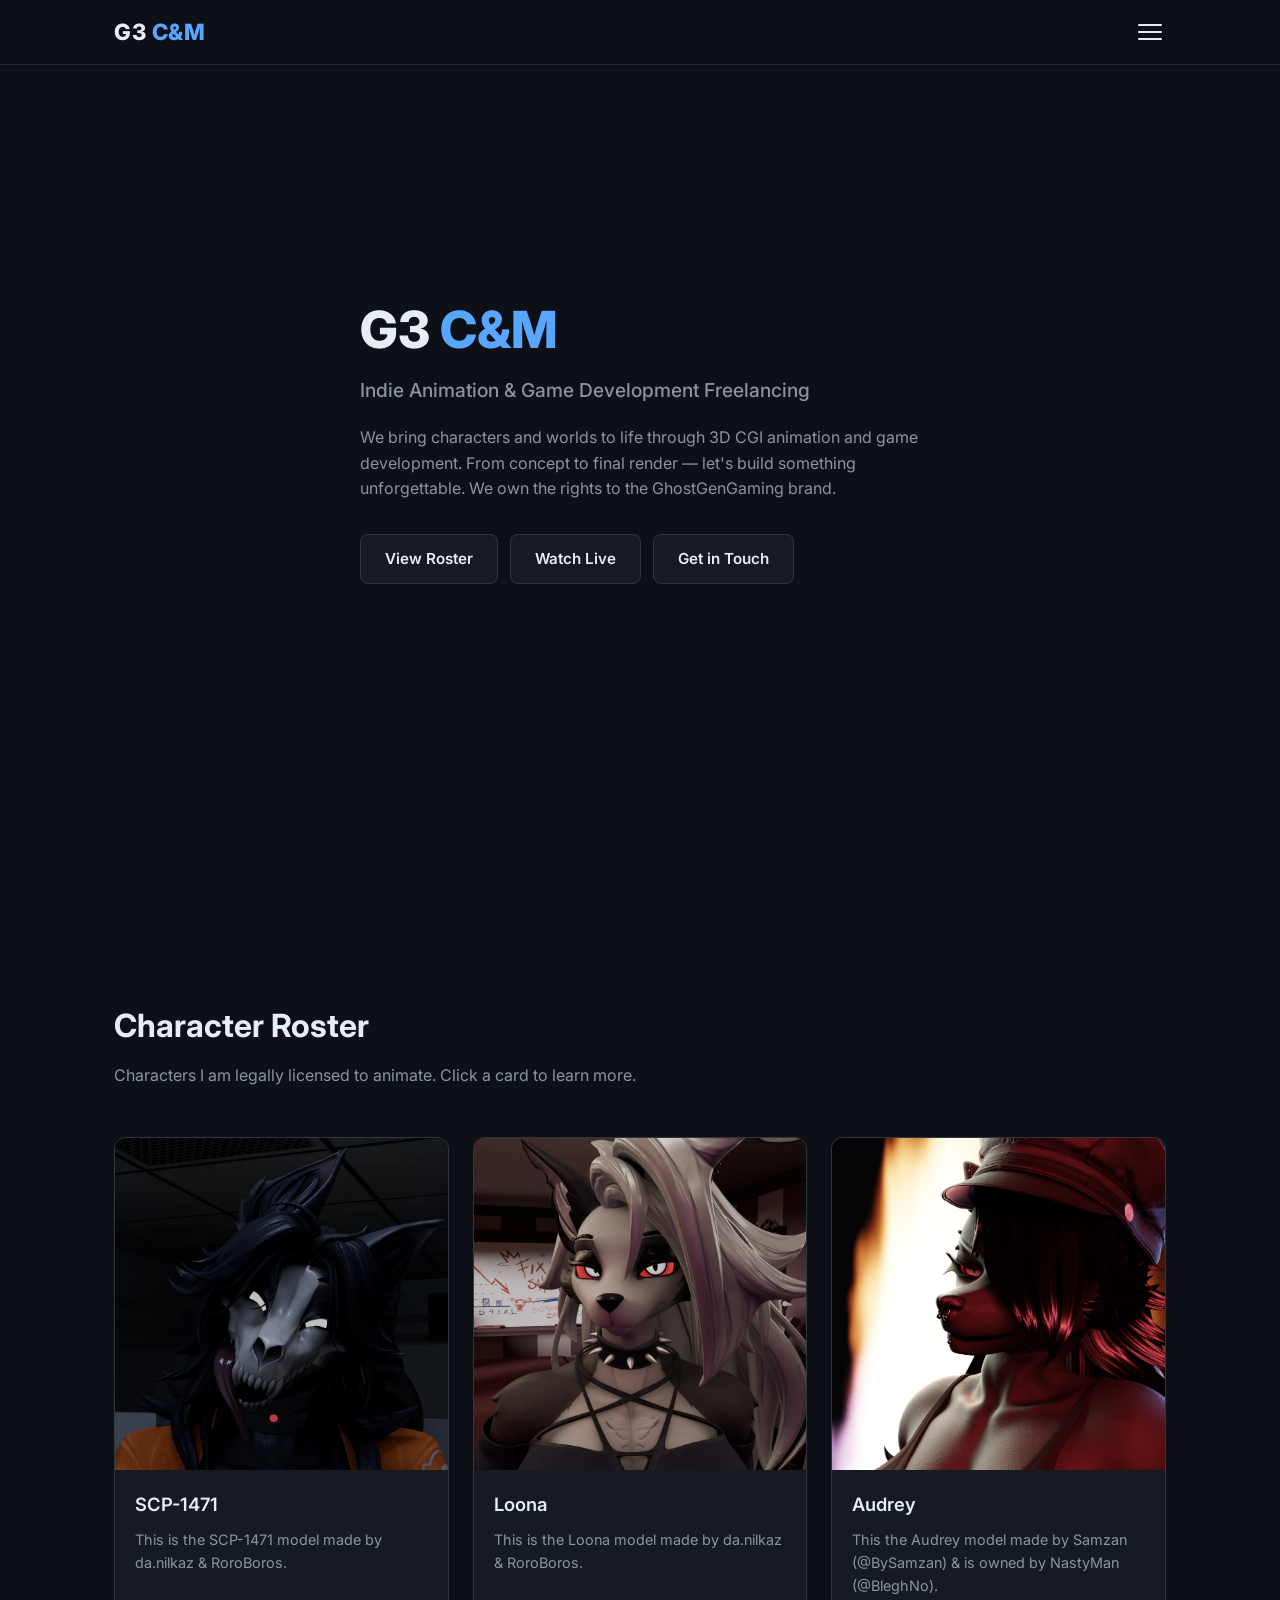
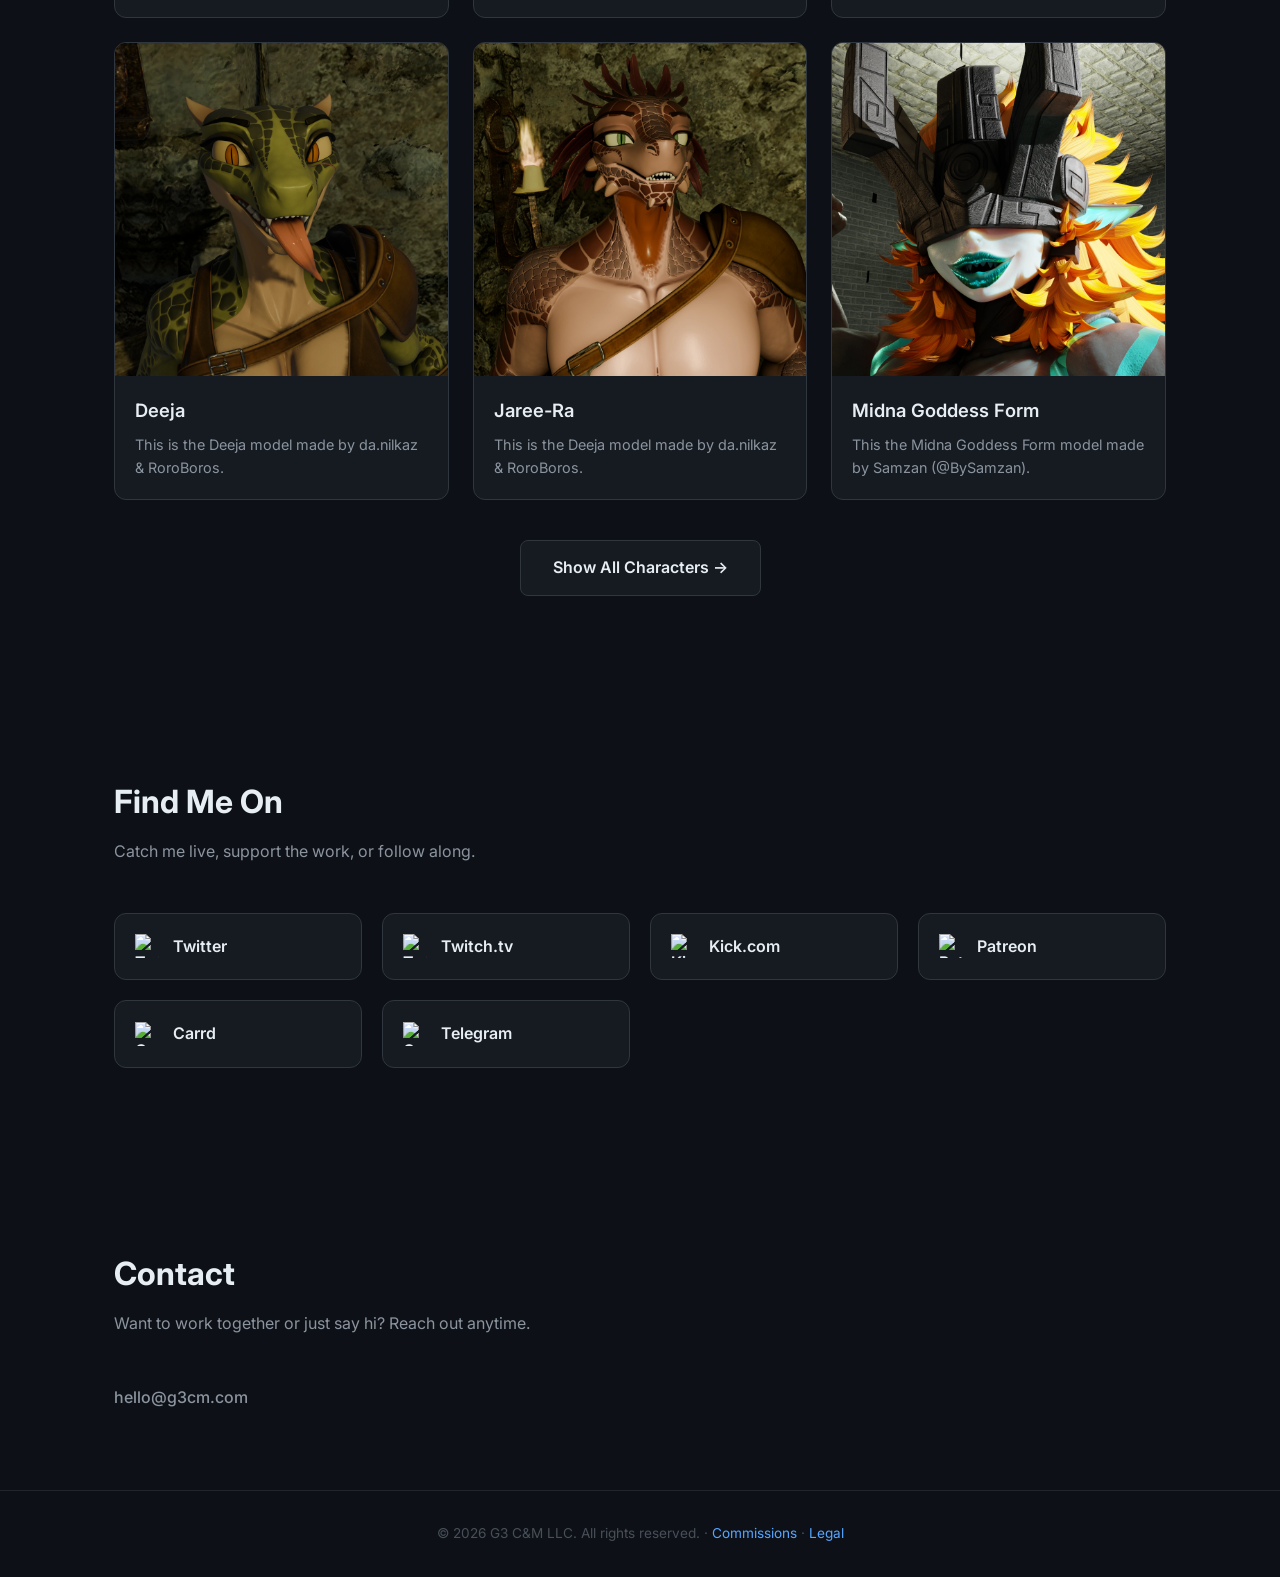
==== index.html @ c3b9b21c "> Gemini 2.5 generated this response due to high traffic on Gemini 3 Here is a concise commit messag" ====
<!DOCTYPE html>
<html lang="en">
<head>
    <meta charset="UTF-8">
    <meta name="viewport" content="width=device-width, initial-scale=1.0">
    <title>G3 C&M — Indie Animation & Game Dev</title>
    <link rel="preconnect" href="https://fonts.googleapis.com">
    <link rel="preconnect" href="https://fonts.gstatic.com" crossorigin>
    <link href="https://fonts.googleapis.com/css2?family=Inter:wght@400;500;600;700;800&display=swap" rel="stylesheet">
    <link rel="stylesheet" href="html/css/index.css">
</head>
<body>

<header>
    <div class="container header-inner">
        <div class="logo">G3 <span>C&amp;M</span></div>
        <button class="hamburger" id="hamburger" aria-label="Toggle navigation menu">
            <span></span>
            <span></span>
            <span></span>
        </button>
    </div>
</header>

<div class="nav-overlay" id="navOverlay"></div>
<nav class="nav-panel" id="navPanel">
    <a href="#home" class="nav-link">Home</a>
    <a href="html/charactersPage.html" class="nav-link">Roster</a>
    <a href="#streams" class="nav-link">Streams</a>
    <a href="#contact" class="nav-link">Contact</a>
    <a href="html/commissions.html" class="nav-link">Commissions</a>
    <a href="html/legal.html" class="nav-link">Legal</a>
</nav>

<main>
    <section id="home">
        <div class="container hero-content">
            <h1>G3 <span>C&amp;M</span></h1>
            <p class="tagline">Indie Animation &amp; Game Development Freelancing</p>
            <p>
                We bring characters and worlds to life through 3D CGI animation and game development.
                From concept to final render — let's build something unforgettable.
                We own the rights to the GhostGenGaming brand.
            </p>
            <div class="hero-links">
                <a href="#roster">View Roster</a>
                <a href="#streams">Watch Live</a>
                <a href="#contact">Get in Touch</a>
            </div>
        </div>
    </section>

    <section id="roster">
        <div class="container">
            <h2 class="section-title">Character Roster</h2>
            <p class="section-sub">
                Characters I am legally licensed to animate. Click a card to learn more.
            </p>
            <div class="roster-grid">
                <div class="character-card">
                    <img class="char-img" src="html/images/char/mal0CharPic1.webp" alt="SCP-1471">
                    <div class="card-body">
                        <h3>SCP-1471</h3>
                        <p>This is the SCP-1471 model made by da.nilkaz & RoroBoros.</p>
                    </div>
                </div>
                <div class="character-card">
                    <img class="char-img" src="html/images/char/loonaCharPic1.webp" alt="Loona">
                    <div class="card-body">
                        <h3>Loona</h3>
                        <p>This is the Loona model made by da.nilkaz & RoroBoros.</p>
                    </div>
                </div>
                <div class="character-card">
                    <img class="char-img" src="html/images/char/audreyCharPic1.webp" alt="Audrey">
                    <div class="card-body">
                        <h3>Audrey</h3>
                        <p>This the Audrey model made by Samzan (@BySamzan) & is owned by NastyMan (@BleghNo).</p>
                    </div>
                </div>
                <div class="character-card">
                    <img class="char-img" src="html/images/char/deejaCharPic1.webp" alt="Deeja">
                    <div class="card-body">
                        <h3>Deeja</h3>
                        <p>This is the Deeja model made by da.nilkaz & RoroBoros.</p>
                    </div>
                </div>
                <div class="character-card">
                    <img class="char-img" src="html/images/char/jaree-raCharPic1.webp" alt="Jaree-Ra">
                    <div class="card-body">
                        <h3>Jaree-Ra</h3>
                        <p>This is the Deeja model made by da.nilkaz & RoroBoros.</p>
                    </div>
                </div>
                <div class="character-card">
                    <img class="char-img" src="html/images/char/midnaGoddessFormCharPic1.webp" alt="Midna Goddess Form">
                    <div class="card-body">
                        <h3>Midna Goddess Form</h3>
                        <p>This the Midna Goddess Form model made by Samzan (@BySamzan).</p>
                    </div>
                </div>
            </div>
            <div class="show-more-wrapper">
                <a href="html/charactersPage.html" class="show-more-btn">Show All Characters →</a>
            </div>
        </div>
    </section>

    <section id="streams">
        <div class="container">
            <h2 class="section-title">Find Me On</h2>
            <p class="section-sub">
                Catch me live, support the work, or follow along.
            </p>
            <div class="streams-grid">
                <a href="https://x.com/GhostGenGaming" class="stream-card" target="_blank" rel="noopener">
                    <img class="stream-icon" src="https://cdn.simpleicons.org/X/58a6ff" alt="Twitch">
                    <span>Twitter</span>
                </a>
                <a href="https://www.twitch.tv/ghostgengaming/" class="stream-card" target="_blank" rel="noopener">
                    <img class="stream-icon" src="https://cdn.simpleicons.org/twitch/58a6ff" alt="Twitch">
                    <span>Twitch.tv</span>
                </a>
                <a href="https://kick.com/ghostgengaming" class="stream-card" target="_blank" rel="noopener">
                    <img class="stream-icon" src="https://cdn.simpleicons.org/kick/58a6ff" alt="Kick">
                    <span>Kick.com</span>
                </a>
                <a href="https://www.patreon.com/c/GhostGenGaming" class="stream-card" target="_blank" rel="noopener">
                    <img class="stream-icon" src="https://cdn.simpleicons.org/patreon/58a6ff" alt="Patreon">
                    <span>Patreon</span>
                </a>

                <a href="https://ghostgengaming.carrd.co/" class="stream-card" target="_blank" rel="noopener">
                    <img class="stream-icon" src="https://cdn.simpleicons.org/carrd/58a6ff" alt="Carrd">
                    <span>Carrd</span>
                </a>
                <a href="https://t.me/G3_CM" class="stream-card" target="_blank" rel="noopener">
                    <img class="stream-icon" src="https://cdn.simpleicons.org/telegram/58a6ff" alt="Carrd">
                    <span>Telegram</span>
                </a>
            </div>
        </div>
    </section>

    <section id="contact">
        <div class="container">
            <h2 class="section-title">Contact</h2>
            <p class="section-sub">
                Want to work together or just say hi? Reach out anytime.
            </p>
            <div class="contact-links">
                <a href="mailto:hello@g3cm.com">hello@g3cm.com</a>
            </div>
        </div>
    </section>
</main>

<footer>
    <div class="container">
        &copy; 2026 G3 C&amp;M LLC. All rights reserved. &middot; <a href="html/commissions.html">Commissions</a> &middot; <a href="html/legal.html">Legal</a>
    </div>
</footer>

<script src="html/js/index.js"></script>
</body>
</html>
---- html/css/index.css ----
*, *::before, *::after {
    margin: 0;
    padding: 0;
    box-sizing: border-box;
}
html {
    scroll-behavior: smooth;
}
body {
    font-family: 'Inter', -apple-system, BlinkMacSystemFont, 'Segoe UI', sans-serif;
    background: #0d1117;
    color: #e6edf3;
    line-height: 1.6;
    min-height: 100vh;
}

a {
    color: #58a6ff;
    text-decoration: none;
    transition: color 0.2s;
}
a:hover {
    color: #79c0ff;
}

.container {
    max-width: 1100px;
    margin: 0 auto;
    padding: 0 24px;
}

header {
    position: fixed;
    top: 0;
    left: 0;
    right: 0;
    z-index: 1000;
    background: rgba(13, 17, 23, 0.85);
    -webkit-backdrop-filter: blur(10px);
    backdrop-filter: blur(10px);
    border-bottom: 1px solid #21262d;
}
.header-inner {
    display: flex;
    align-items: center;
    justify-content: space-between;
    height: 64px;
}
.logo {
    font-size: 1.4rem;
    font-weight: 800;
    letter-spacing: 0.5px;
    color: #e6edf3;
}
.logo span {
    color: #58a6ff;
}

.hamburger {
    display: flex;
    flex-direction: column;
    justify-content: center;
    gap: 5px;
    width: 32px;
    height: 32px;
    background: none;
    border: none;
    cursor: pointer;
    padding: 4px;
    z-index: 1001;
}
.hamburger span {
    display: block;
    width: 100%;
    height: 2px;
    background: #e6edf3;
    border-radius: 2px;
    transition: all 0.3s ease;
    transform-origin: center;
}
.hamburger.active span:nth-child(1) {
    transform: translateY(7px) rotate(45deg);
}
.hamburger.active span:nth-child(2) {
    opacity: 0;
}
.hamburger.active span:nth-child(3) {
    transform: translateY(-7px) rotate(-45deg);
}

.nav-overlay {
    position: fixed;
    top: 0;
    right: 0;
    bottom: 0;
    left: 0;
    background: rgba(0, 0, 0, 0.6);
    opacity: 0;
    pointer-events: none;
    transition: opacity 0.3s ease;
    z-index: 998;
}
.nav-overlay.open {
    opacity: 1;
    pointer-events: auto;
}

.nav-panel {
    position: fixed;
    top: 0;
    right: 0;
    bottom: 0;
    width: 280px;
    max-width: 80vw;
    background: #161b22;
    border-left: 1px solid #30363d;
    padding: 80px 32px 32px;
    transform: translateX(100%);
    transition: transform 0.3s ease;
    z-index: 999;
    display: flex;
    flex-direction: column;
    gap: 8px;
}
.nav-panel.open {
    transform: translateX(0);
}
.nav-panel a {
    font-size: 1.1rem;
    font-weight: 500;
    color: #e6edf3;
    padding: 12px 16px;
    border-radius: 8px;
    transition: background 0.2s;
}
.nav-panel a:hover {
    background: #21262d;
    color: #58a6ff;
}

section {
    padding: 100px 0 80px;
}

#home {
    min-height: 100vh;
    display: flex;
    align-items: center;
    padding-top: 64px;
}
.hero-content {
    max-width: 700px;
}
.hero-content h1 {
    font-size: 3.2rem;
    font-weight: 800;
    line-height: 1.15;
    margin-bottom: 16px;
}
.hero-content h1 span {
    color: #58a6ff;
}
.hero-content .tagline {
    font-size: 1.2rem;
    font-weight: 500;
    color: #8b949e;
    margin-bottom: 20px;
}
.hero-content p {
    font-size: 1rem;
    color: #8b949e;
    max-width: 560px;
    margin-bottom: 32px;
}
.hero-links {
    display: flex;
    flex-wrap: wrap;
    gap: 12px;
}
.hero-links a {
    display: inline-flex;
    align-items: center;
    gap: 8px;
    padding: 12px 24px;
    border-radius: 8px;
    font-weight: 600;
    font-size: 0.95rem;
    border: 1px solid #30363d;
    background: #161b22;
    color: #e6edf3;
    transition: all 0.2s;
}
.hero-links a:hover {
    border-color: #58a6ff;
    background: #1c2128;
    color: #58a6ff;
}

#roster {
    scroll-margin-top: 64px;
}
.section-title {
    font-size: 2rem;
    font-weight: 700;
    margin-bottom: 12px;
}
.section-sub {
    color: #8b949e;
    margin-bottom: 48px;
    max-width: 600px;
}
.roster-grid {
    display: grid;
    grid-template-columns: repeat(auto-fill, minmax(280px, 1fr));
    gap: 24px;
}
.character-card {
    background: #161b22;
    border: 1px solid #30363d;
    border-radius: 12px;
    overflow: hidden;
    transition: border-color 0.2s, transform 0.2s;
}
.character-card:hover {
    border-color: #58a6ff;
    transform: translateY(-4px);
}
.character-card .char-img {
    width: 100%;
    aspect-ratio: 1 / 1;
    object-fit: cover;
    display: block;
}
.character-card .img-placeholder {
    width: 100%;
    aspect-ratio: 1 / 1;
    background: #21262d;
    display: flex;
    align-items: center;
    justify-content: center;
    color: #484f58;
    font-size: 2.5rem;
    font-weight: 700;
}
.character-card .card-body {
    padding: 20px;
}
.character-card .card-body h3 {
    font-size: 1.15rem;
    font-weight: 600;
    margin-bottom: 8px;
}
.character-card .card-body p {
    color: #8b949e;
    font-size: 0.9rem;
}

#streams {
    scroll-margin-top: 64px;
}
.streams-grid {
    display: grid;
    grid-template-columns: repeat(auto-fill, minmax(200px, 1fr));
    gap: 20px;
}
.stream-card {
    display: flex;
    align-items: center;
    gap: 14px;
    padding: 20px;
    background: #161b22;
    border: 1px solid #30363d;
    border-radius: 12px;
    color: #e6edf3;
    font-weight: 600;
    font-size: 1rem;
    transition: border-color 0.2s, transform 0.2s;
}
.stream-card:hover {
    border-color: #58a6ff;
    transform: translateY(-3px);
    color: #58a6ff;
}
.stream-card .stream-icon {
    width: 24px;
    height: 24px;
    flex-shrink: 0;
}

#contact {
    scroll-margin-top: 64px;
}
.contact-links {
    display: flex;
    flex-wrap: wrap;
    gap: 16px;
}
.contact-links a {
    font-size: 1rem;
    font-weight: 500;
    color: #8b949e;
    transition: color 0.2s;
}
.contact-links a:hover {
    color: #58a6ff;
}

footer {
    border-top: 1px solid #21262d;
    padding: 32px 0;
    text-align: center;
    color: #484f58;
    font-size: 0.85rem;
}

.show-more-wrapper {
    text-align: center;
    margin-top: 40px;
}
.show-more-btn {
    display: inline-flex;
    align-items: center;
    gap: 8px;
    padding: 14px 32px;
    border-radius: 8px;
    font-weight: 600;
    font-size: 1rem;
    border: 1px solid #30363d;
    background: #161b22;
    color: #e6edf3;
    transition: all 0.2s;
    cursor: pointer;
}
.show-more-btn:hover {
    border-color: #58a6ff;
    background: #1c2128;
    color: #58a6ff;
}

.carousel-section {
    padding: 100px 0 60px;
    overflow: hidden;
}
.carousel-wrapper {
    position: relative;
    mask-image: linear-gradient(to right, transparent 0%, #000 8%, #000 92%, transparent 100%);
    -webkit-mask-image: linear-gradient(to right, transparent 0%, #000 8%, #000 92%, transparent 100%);
    overflow: hidden;
    padding: 20px 0;
}
.carousel-track {
    display: flex;
    gap: 24px;
    width: fit-content;
    animation: scroll-right 40s linear infinite;
}
.carousel-track:hover {
    animation-play-state: paused;
}
.carousel-card {
    width: 220px;
    flex-shrink: 0;
    background: #161b22;
    border: 1px solid #30363d;
    border-radius: 12px;
    overflow: hidden;
    transition: border-color 0.2s, transform 0.2s;
}
.carousel-card:hover {
    border-color: #58a6ff;
    transform: translateY(-4px);
}
.carousel-card .carousel-img {
    width: 100%;
    aspect-ratio: 1 / 1;
    object-fit: cover;
    display: block;
}
.carousel-card .carousel-placeholder {
    width: 100%;
    aspect-ratio: 1 / 1;
    background: #21262d;
    display: flex;
    align-items: center;
    justify-content: center;
    color: #484f58;
    font-size: 2rem;
    font-weight: 700;
}
.carousel-card .carousel-body {
    padding: 16px;
}
.carousel-card .carousel-body h3 {
    font-size: 1rem;
    font-weight: 600;
    margin-bottom: 4px;
}
.carousel-card .carousel-body p {
    color: #8b949e;
    font-size: 0.85rem;
}

.carousel-controls {
    display: flex;
    justify-content: center;
    align-items: center;
    gap: 12px;
    margin-top: 20px;
}
.carousel-toggle {
    display: inline-flex;
    align-items: center;
    justify-content: center;
    width: 40px;
    height: 40px;
    border-radius: 50%;
    border: 1px solid #30363d;
    background: #161b22;
    color: #e6edf3;
    font-size: 1.1rem;
    cursor: pointer;
    transition: all 0.2s;
}
.carousel-toggle:hover {
    border-color: #58a6ff;
    color: #58a6ff;
}

@keyframes scroll-right {
    0% { transform: translateX(-50%); }
    100% { transform: translateX(0); }
}

.commissions-section {
    padding: 100px 0 40px;
}
.commissions-section .subtitle {
    color: #8b949e;
    margin-bottom: 48px;
    max-width: 600px;
}
.info-block {
    background: #161b22;
    border: 1px solid #30363d;
    border-radius: 12px;
    padding: 32px;
    margin-bottom: 24px;
}
.info-block h3 {
    font-size: 1.15rem;
    font-weight: 600;
    margin-bottom: 12px;
    color: #58a6ff;
}
.info-block p,
.info-block li {
    color: #8b949e;
    font-size: 0.95rem;
    line-height: 1.7;
    margin-bottom: 8px;
}
.info-block ul {
    padding-left: 24px;
    list-style: disc;
}
.info-block li {
    margin-bottom: 4px;
}
.pricing-table {
    width: 100%;
    border-collapse: collapse;
    margin-bottom: 8px;
}
.pricing-table th {
    text-align: left;
    padding: 12px 16px;
    font-size: 0.85rem;
    font-weight: 600;
    color: #8b949e;
    text-transform: uppercase;
    letter-spacing: 0.5px;
    border-bottom: 1px solid #30363d;
}
.pricing-table td {
    padding: 14px 16px;
    font-size: 0.95rem;
    color: #e6edf3;
    border-bottom: 1px solid #21262d;
}
.pricing-table td:last-child {
    color: #58a6ff;
    font-weight: 600;
    text-align: right;
}
.pricing-table tr:last-child td {
    border-bottom: none;
}
.pricing-table tr:last-child td:last-child {
    color: #f0883e;
}
.highlight-box {
    background: #161b22;
    border: 1px solid #f0883e;
    border-radius: 12px;
    padding: 32px;
    margin-bottom: 24px;
}
.highlight-box h3 {
    font-size: 1.15rem;
    font-weight: 600;
    margin-bottom: 12px;
    color: #f0883e;
}
.highlight-box p {
    color: #e6edf3;
    font-size: 0.95rem;
    line-height: 1.7;
    margin-bottom: 8px;
}

@media (max-width: 640px) {
    .hero-content h1 {
        font-size: 2.2rem;
    }
    .hero-content .tagline {
        font-size: 1rem;
    }
    .roster-grid {
        grid-template-columns: 1fr;
    }
    .streams-grid {
        grid-template-columns: 1fr 1fr;
    }
    section {
        padding: 72px 0 56px;
    }
}
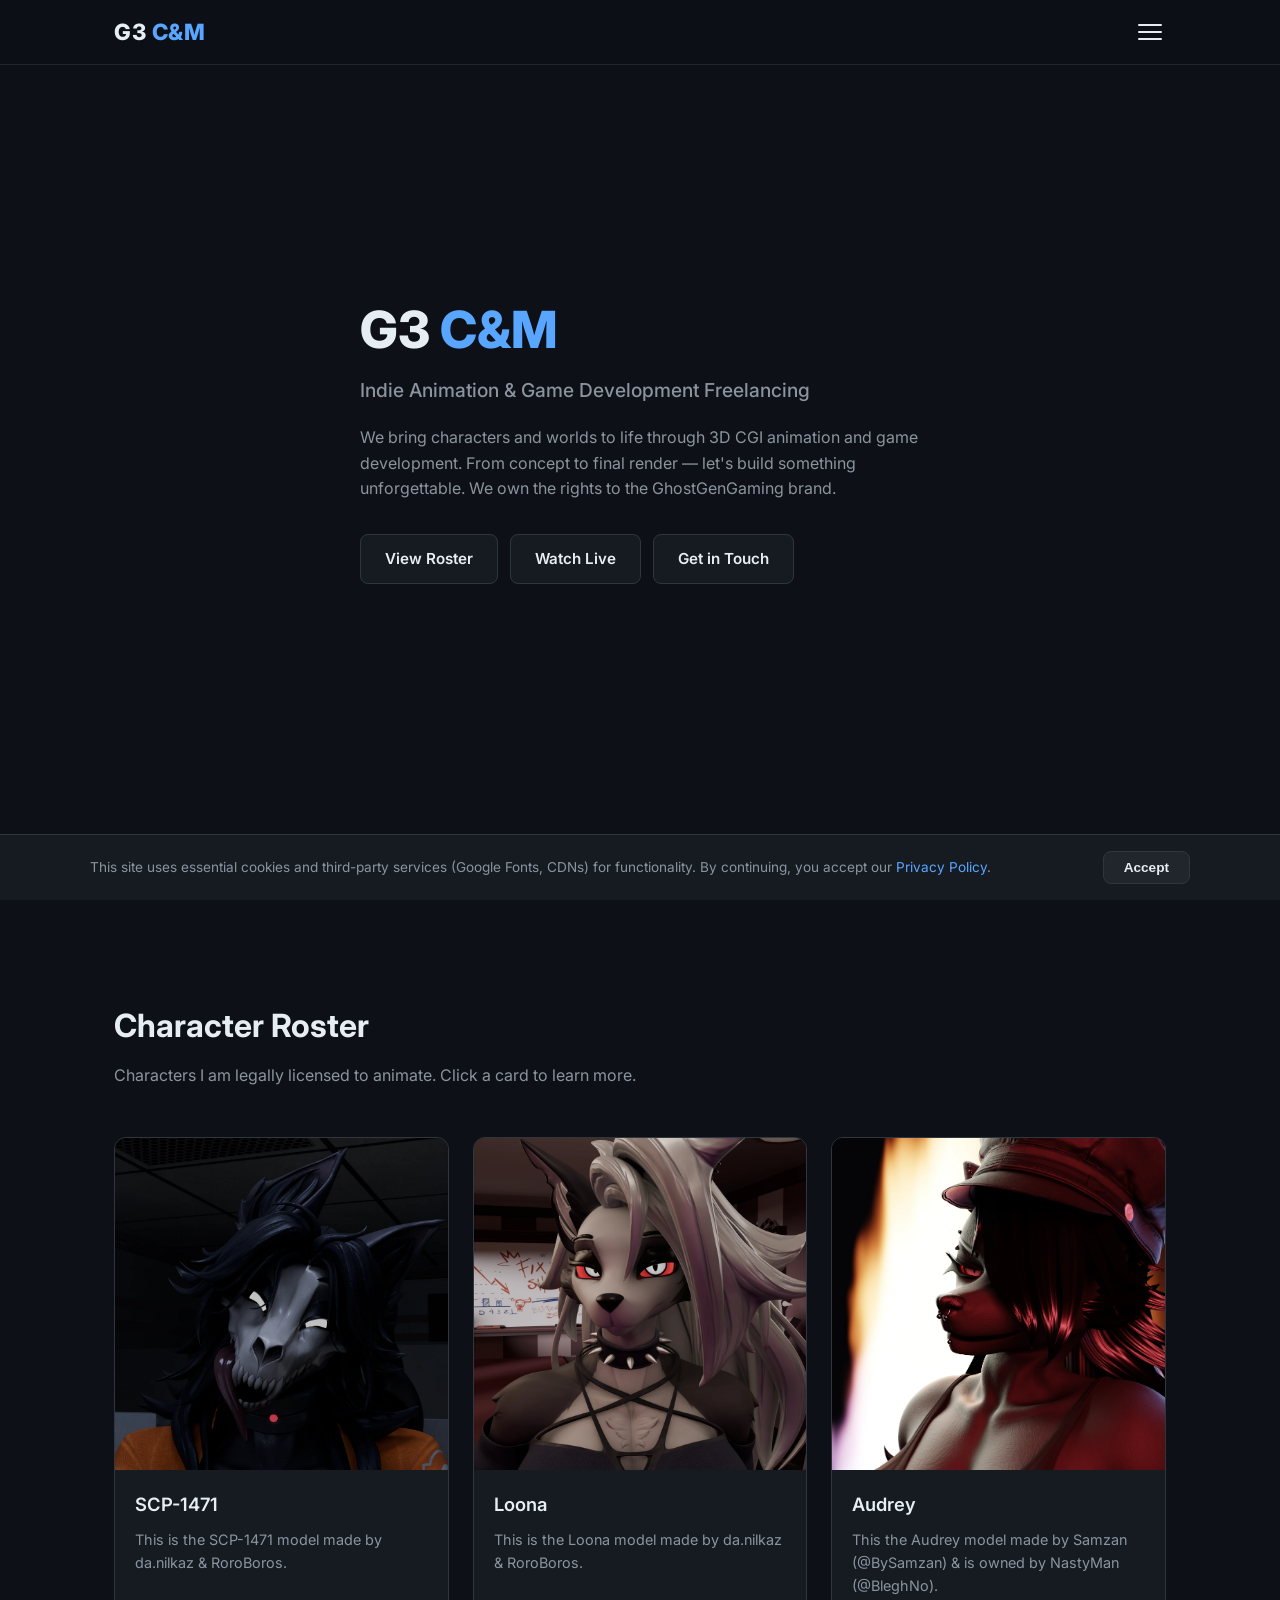
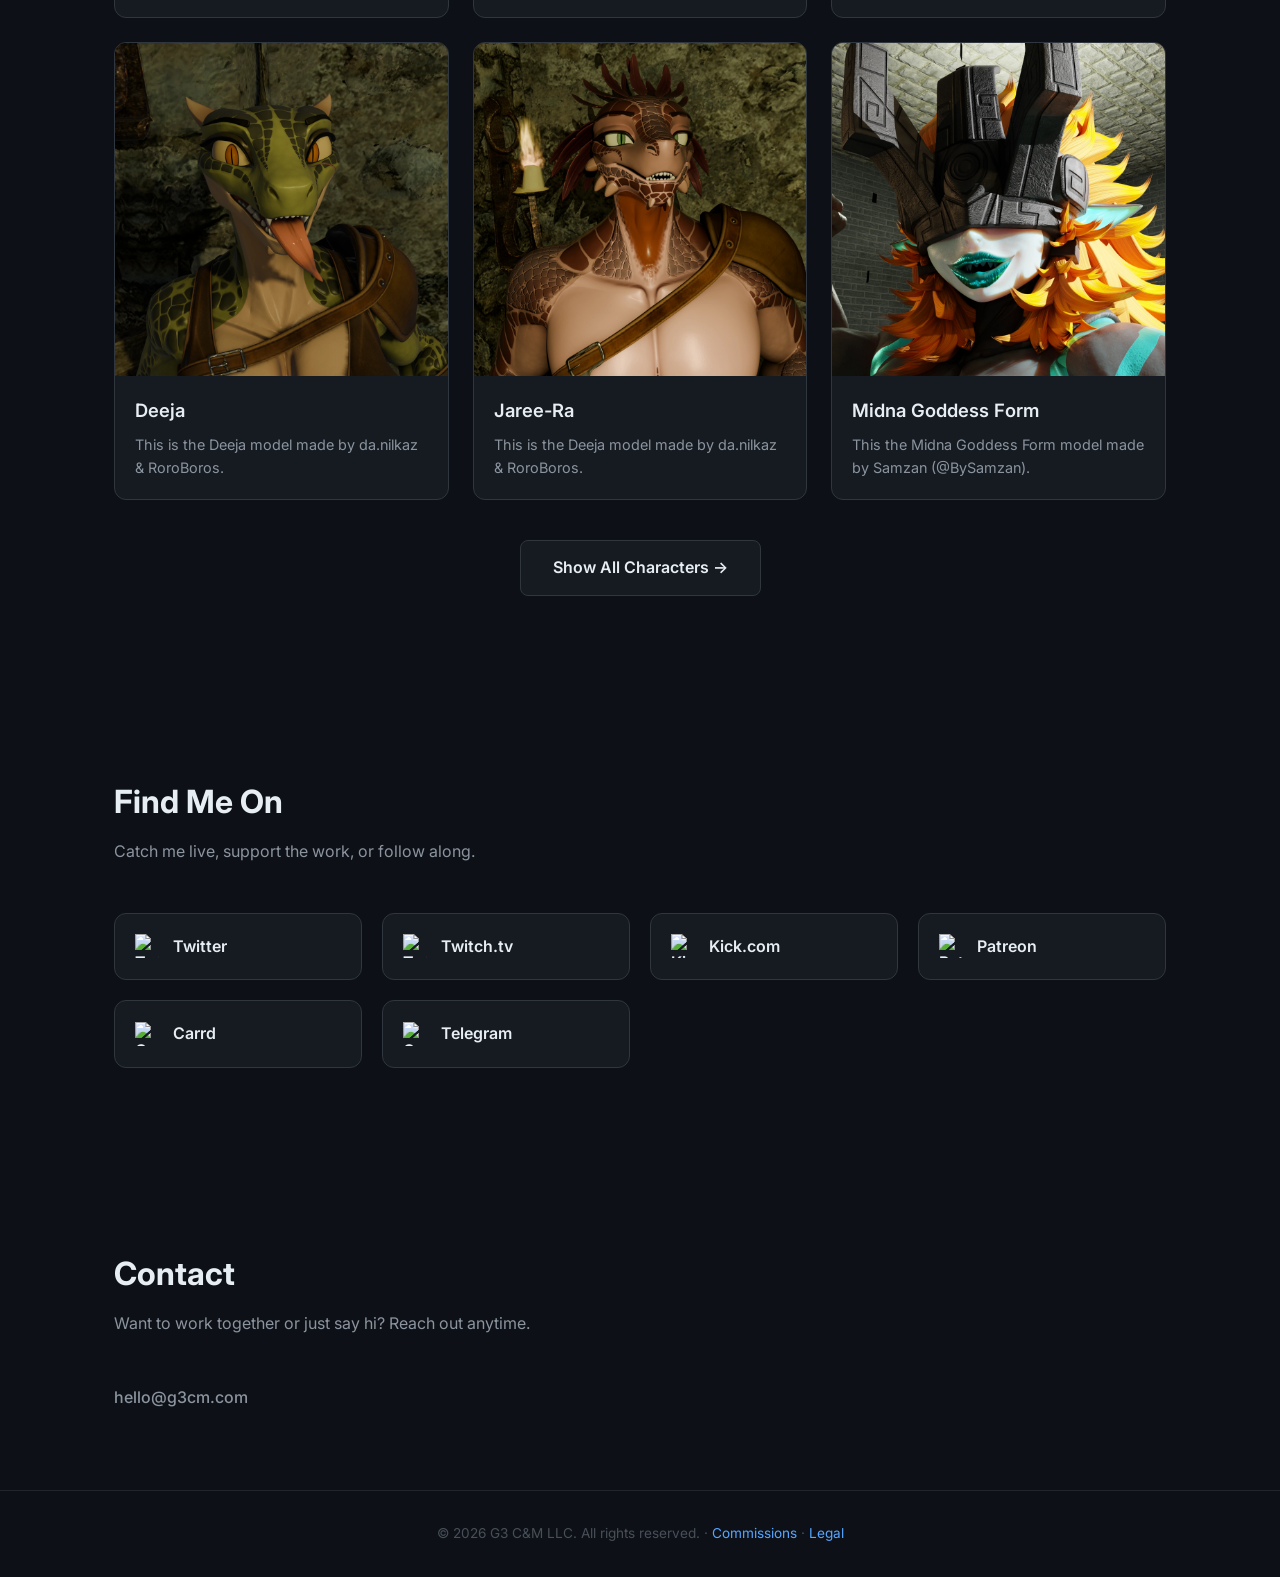
==== commit 7ca56c14: "> Gemini 2.5 generated this response due to high traffic on Gemini 3 Here is a concise commit messag" ====
--- a/index.html
+++ b/index.html
@@ -10,6 +10,13 @@
     <link rel="stylesheet" href="html/css/index.css">
 </head>
 <body>
+
+<div class="cookie-banner" id="cookieBanner">
+    <div class="cookie-content">
+        <p>This site uses essential cookies and third-party services (Google Fonts, CDNs) for functionality. By continuing, you accept our <a href="html/legal.html">Privacy Policy</a>.</p>
+        <button class="cookie-btn" id="cookieAccept">Accept</button>
+    </div>
+</div>
 
 <header>
     <div class="container header-inner">
--- a/html/css/index.css
+++ b/html/css/index.css
@@ -516,6 +516,55 @@
     font-size: 0.95rem;
     line-height: 1.7;
     margin-bottom: 8px;
+}
+
+.cookie-banner {
+    position: fixed;
+    bottom: 0;
+    left: 0;
+    right: 0;
+    background: #161b22;
+    border-top: 1px solid #30363d;
+    padding: 16px 24px;
+    z-index: 997;
+    display: none;
+}
+.cookie-banner.show {
+    display: block;
+}
+.cookie-content {
+    max-width: 1100px;
+    margin: 0 auto;
+    display: flex;
+    align-items: center;
+    justify-content: space-between;
+    gap: 16px;
+    flex-wrap: wrap;
+}
+.cookie-content p {
+    color: #8b949e;
+    font-size: 0.85rem;
+    margin: 0;
+}
+.cookie-content a {
+    color: #58a6ff;
+}
+.cookie-btn {
+    flex-shrink: 0;
+    padding: 8px 20px;
+    border-radius: 8px;
+    font-weight: 600;
+    font-size: 0.85rem;
+    border: 1px solid #30363d;
+    background: #21262d;
+    color: #e6edf3;
+    cursor: pointer;
+    transition: all 0.2s;
+}
+.cookie-btn:hover {
+    border-color: #58a6ff;
+    background: #1c2128;
+    color: #58a6ff;
 }
 
 @media (max-width: 640px) {
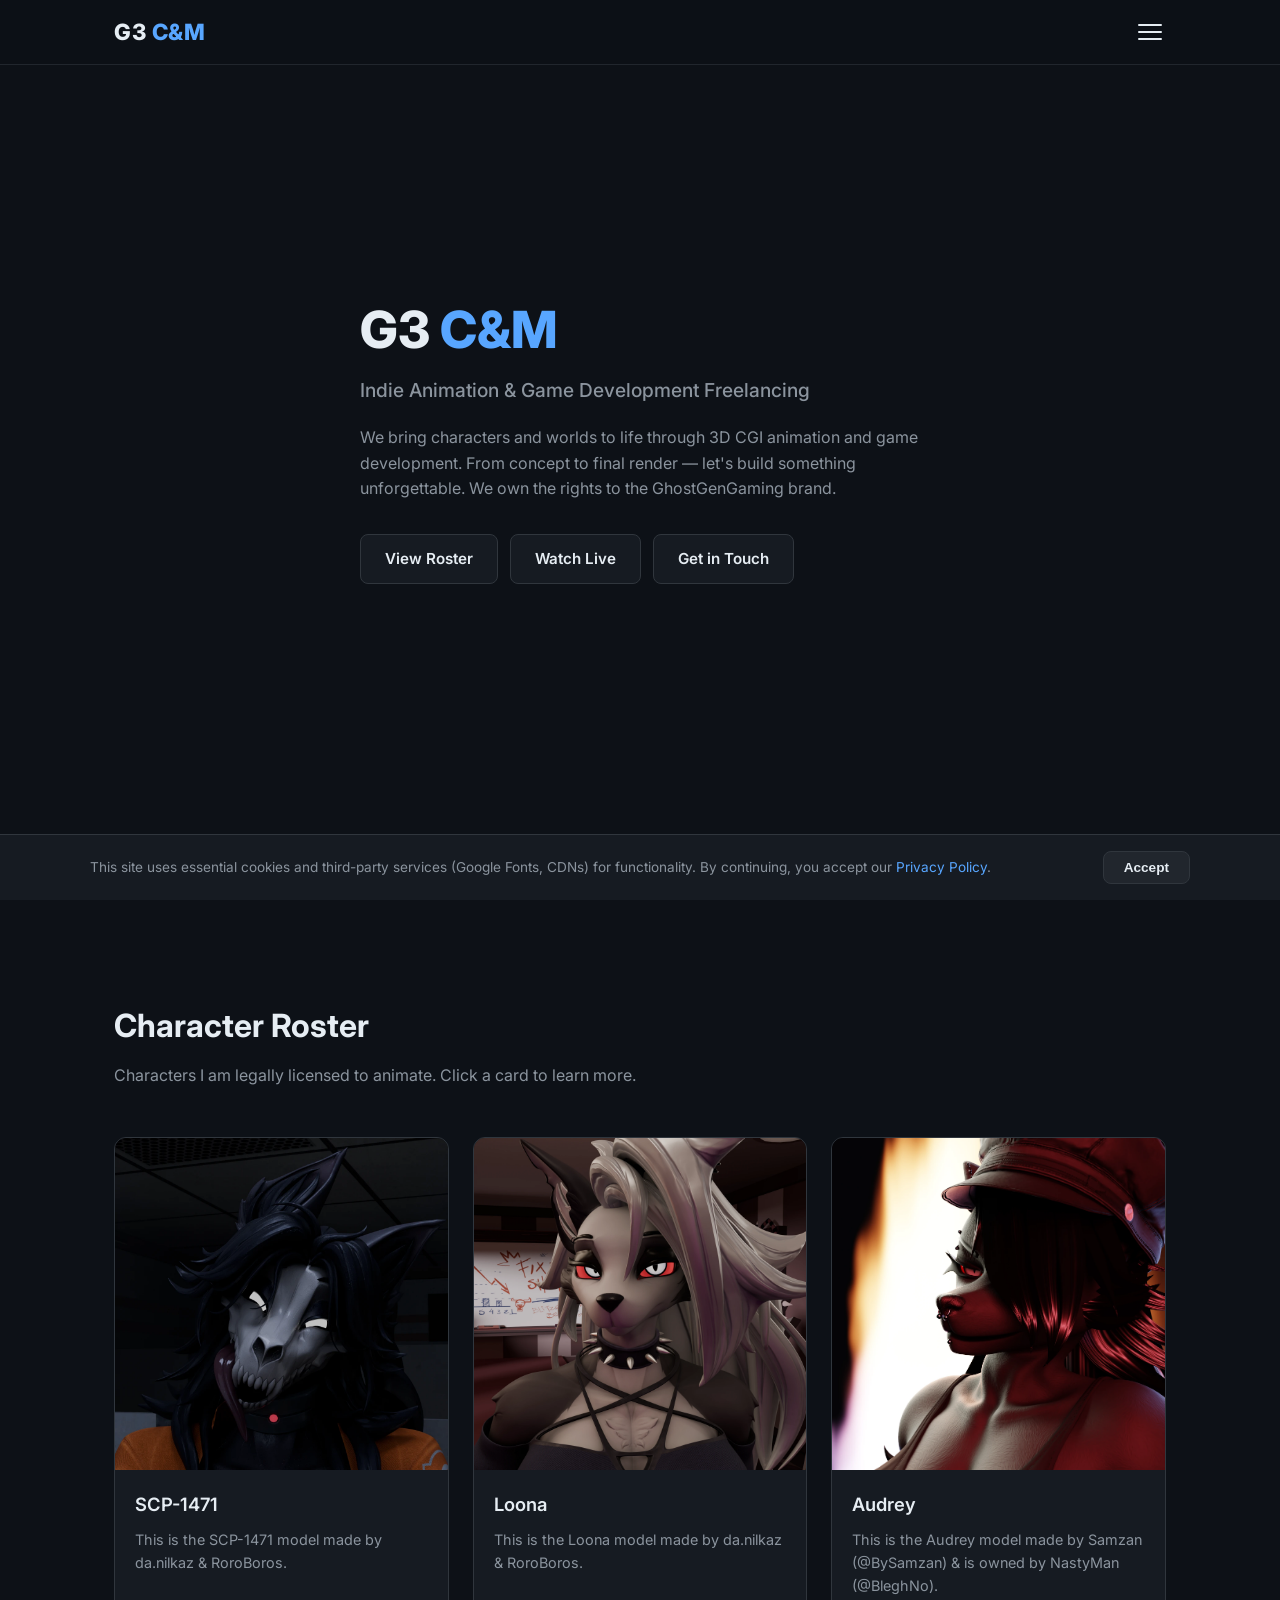
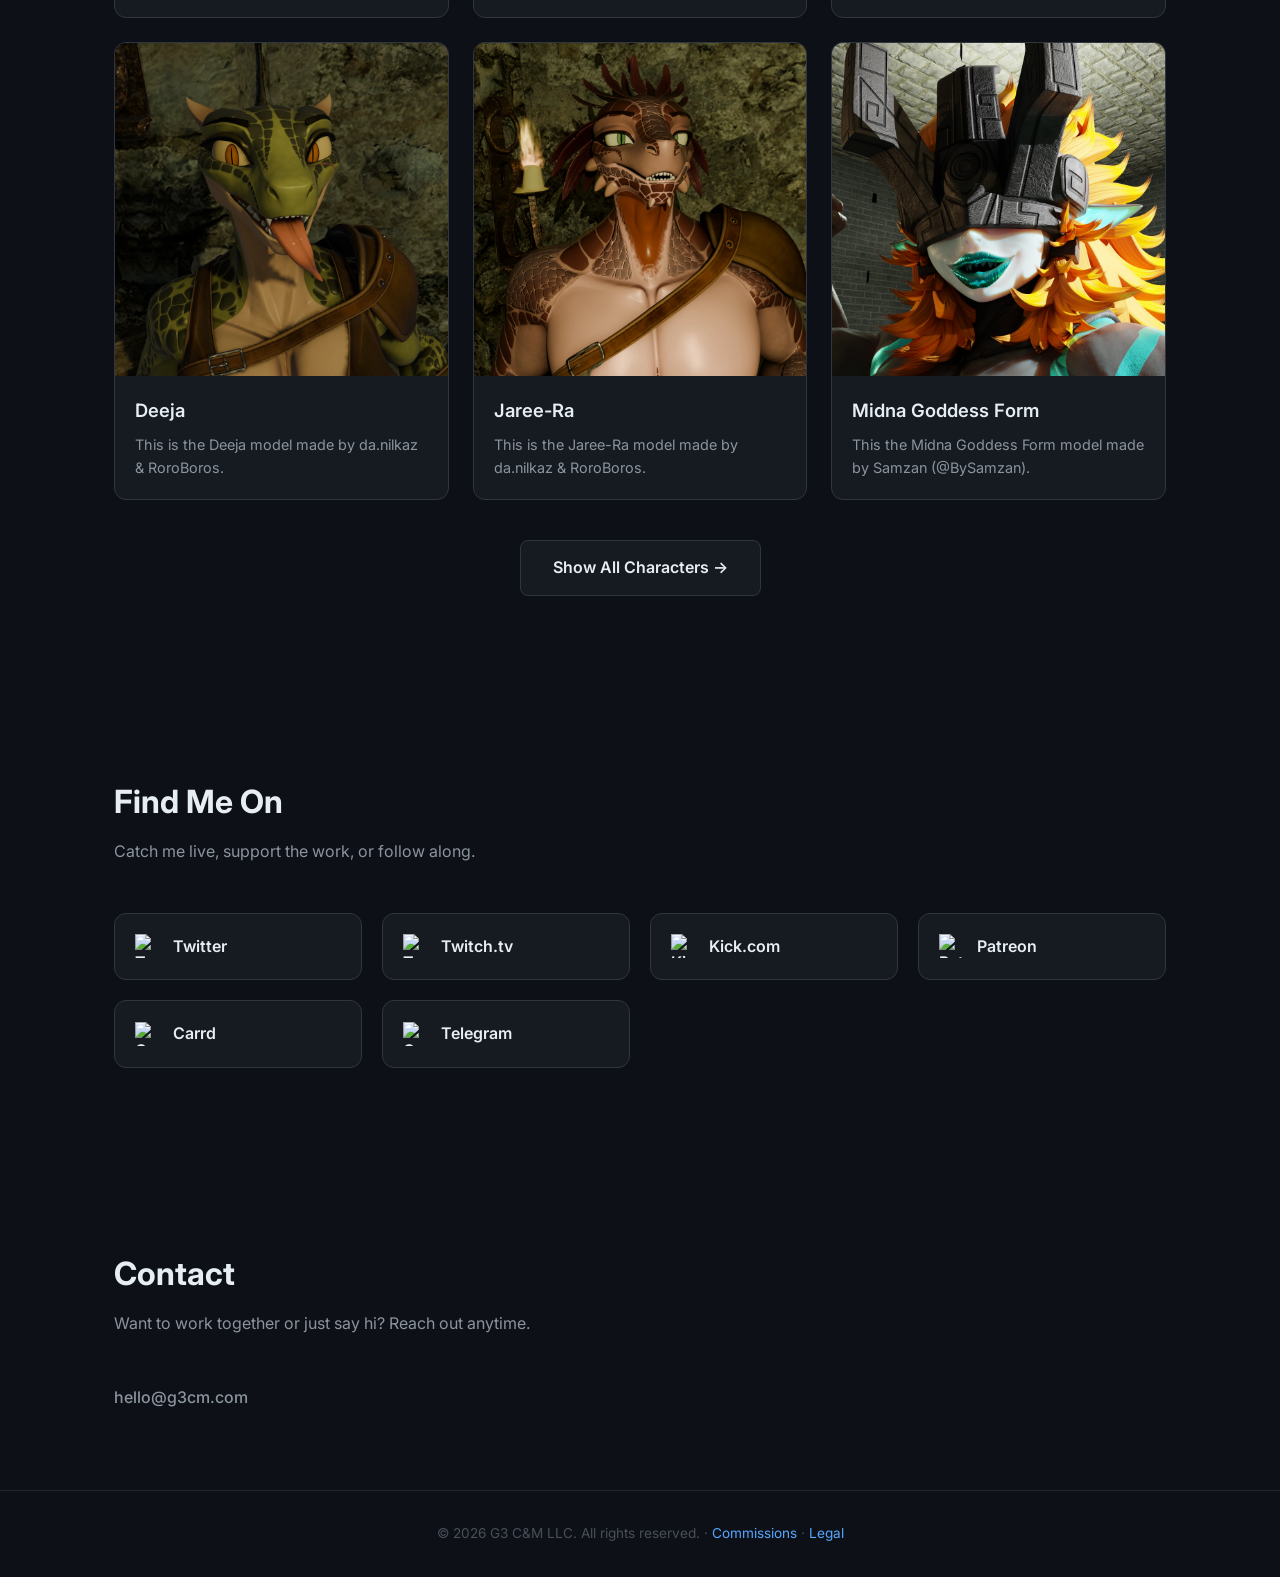
==== commit fccc6e51: "> Gemini 2.5 generated this response due to high traffic on Gemini 3 Here is a concise commit messag" ====
--- a/index.html
+++ b/index.html
@@ -82,7 +82,7 @@
                     <img class="char-img" src="html/images/char/audreyCharPic1.webp" alt="Audrey">
                     <div class="card-body">
                         <h3>Audrey</h3>
-                        <p>This the Audrey model made by Samzan (@BySamzan) & is owned by NastyMan (@BleghNo).</p>
+                        <p>This is the Audrey model made by Samzan (@BySamzan) & is owned by NastyMan (@BleghNo).</p>
                     </div>
                 </div>
                 <div class="character-card">
@@ -96,7 +96,7 @@
                     <img class="char-img" src="html/images/char/jaree-raCharPic1.webp" alt="Jaree-Ra">
                     <div class="card-body">
                         <h3>Jaree-Ra</h3>
-                        <p>This is the Deeja model made by da.nilkaz & RoroBoros.</p>
+                        <p>This is the Jaree-Ra model made by da.nilkaz & RoroBoros.</p>
                     </div>
                 </div>
                 <div class="character-card">
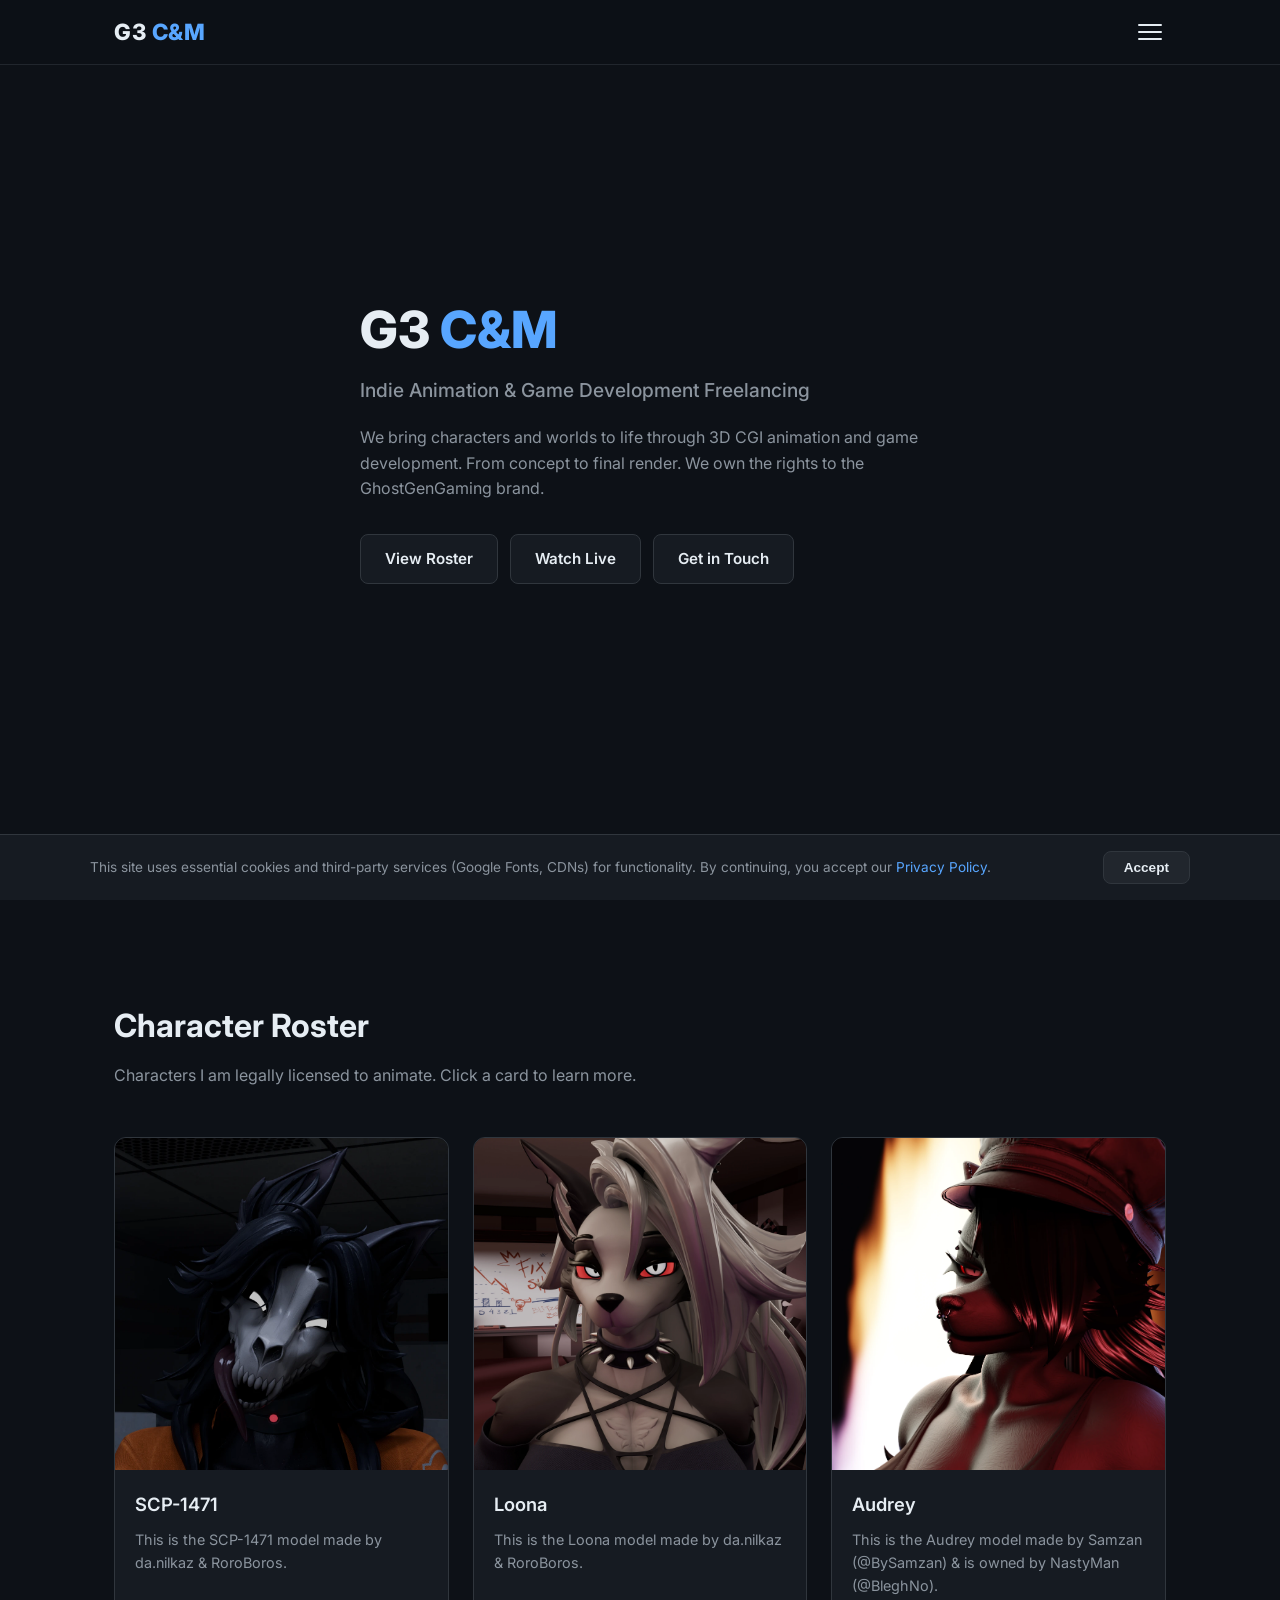
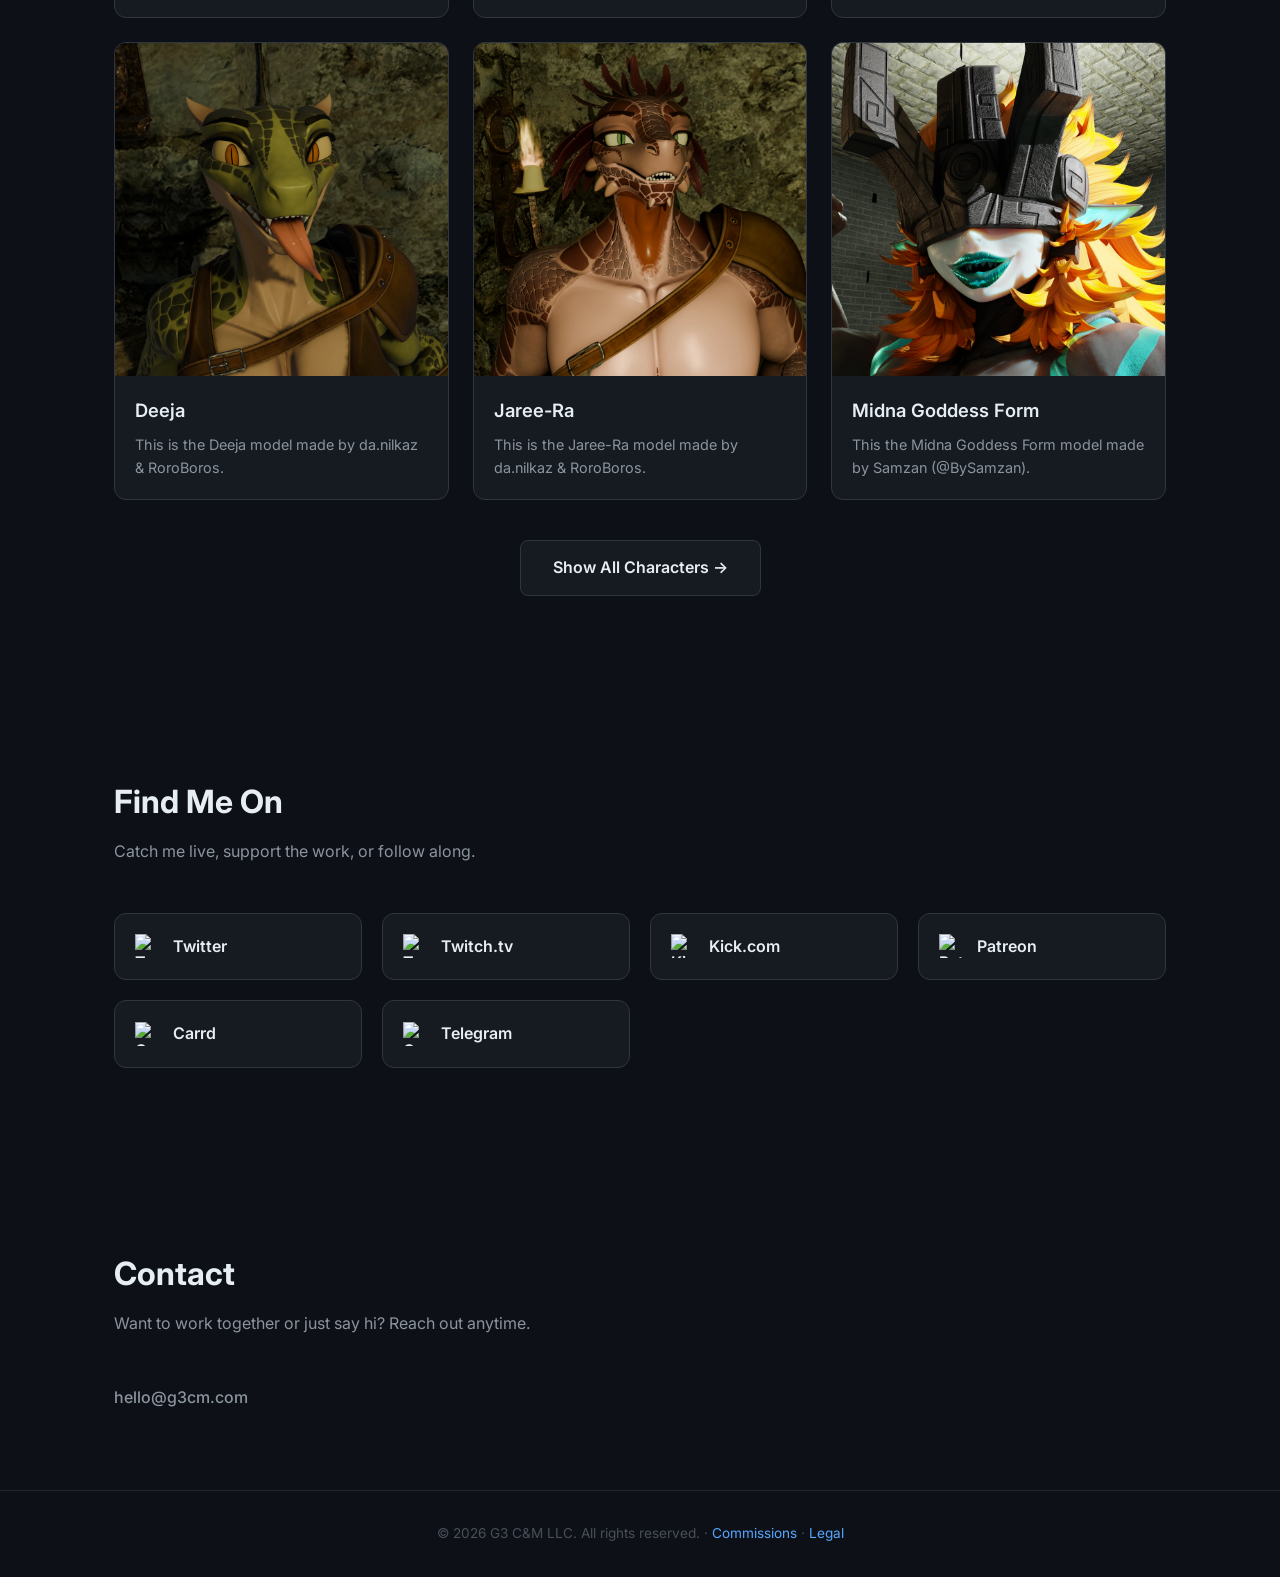
==== commit 367dcd9a: "Here is a concise commit message summarizing your diffs: Update legal terms and refine homepage hero" ====
--- a/index.html
+++ b/index.html
@@ -46,7 +46,7 @@
             <p class="tagline">Indie Animation &amp; Game Development Freelancing</p>
             <p>
                 We bring characters and worlds to life through 3D CGI animation and game development.
-                From concept to final render — let's build something unforgettable.
+                From concept to final render.
                 We own the rights to the GhostGenGaming brand.
             </p>
             <div class="hero-links">
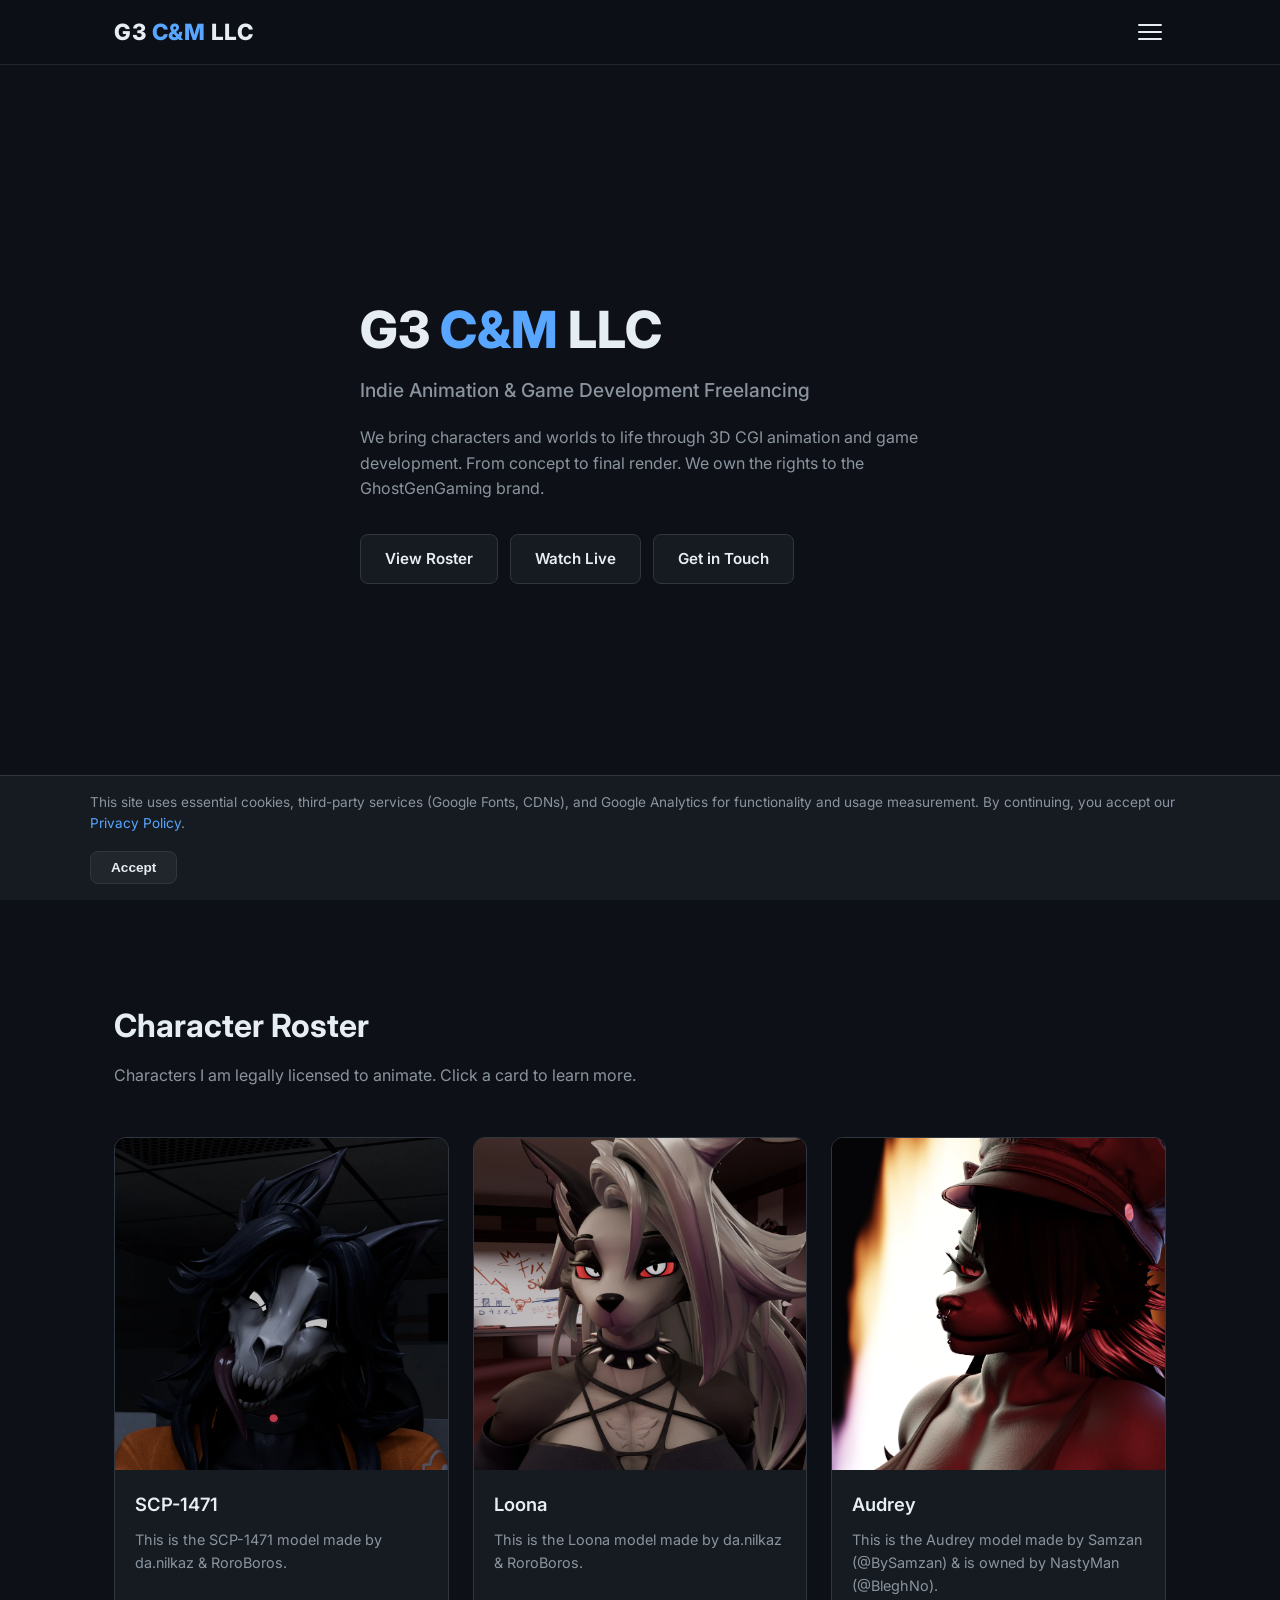
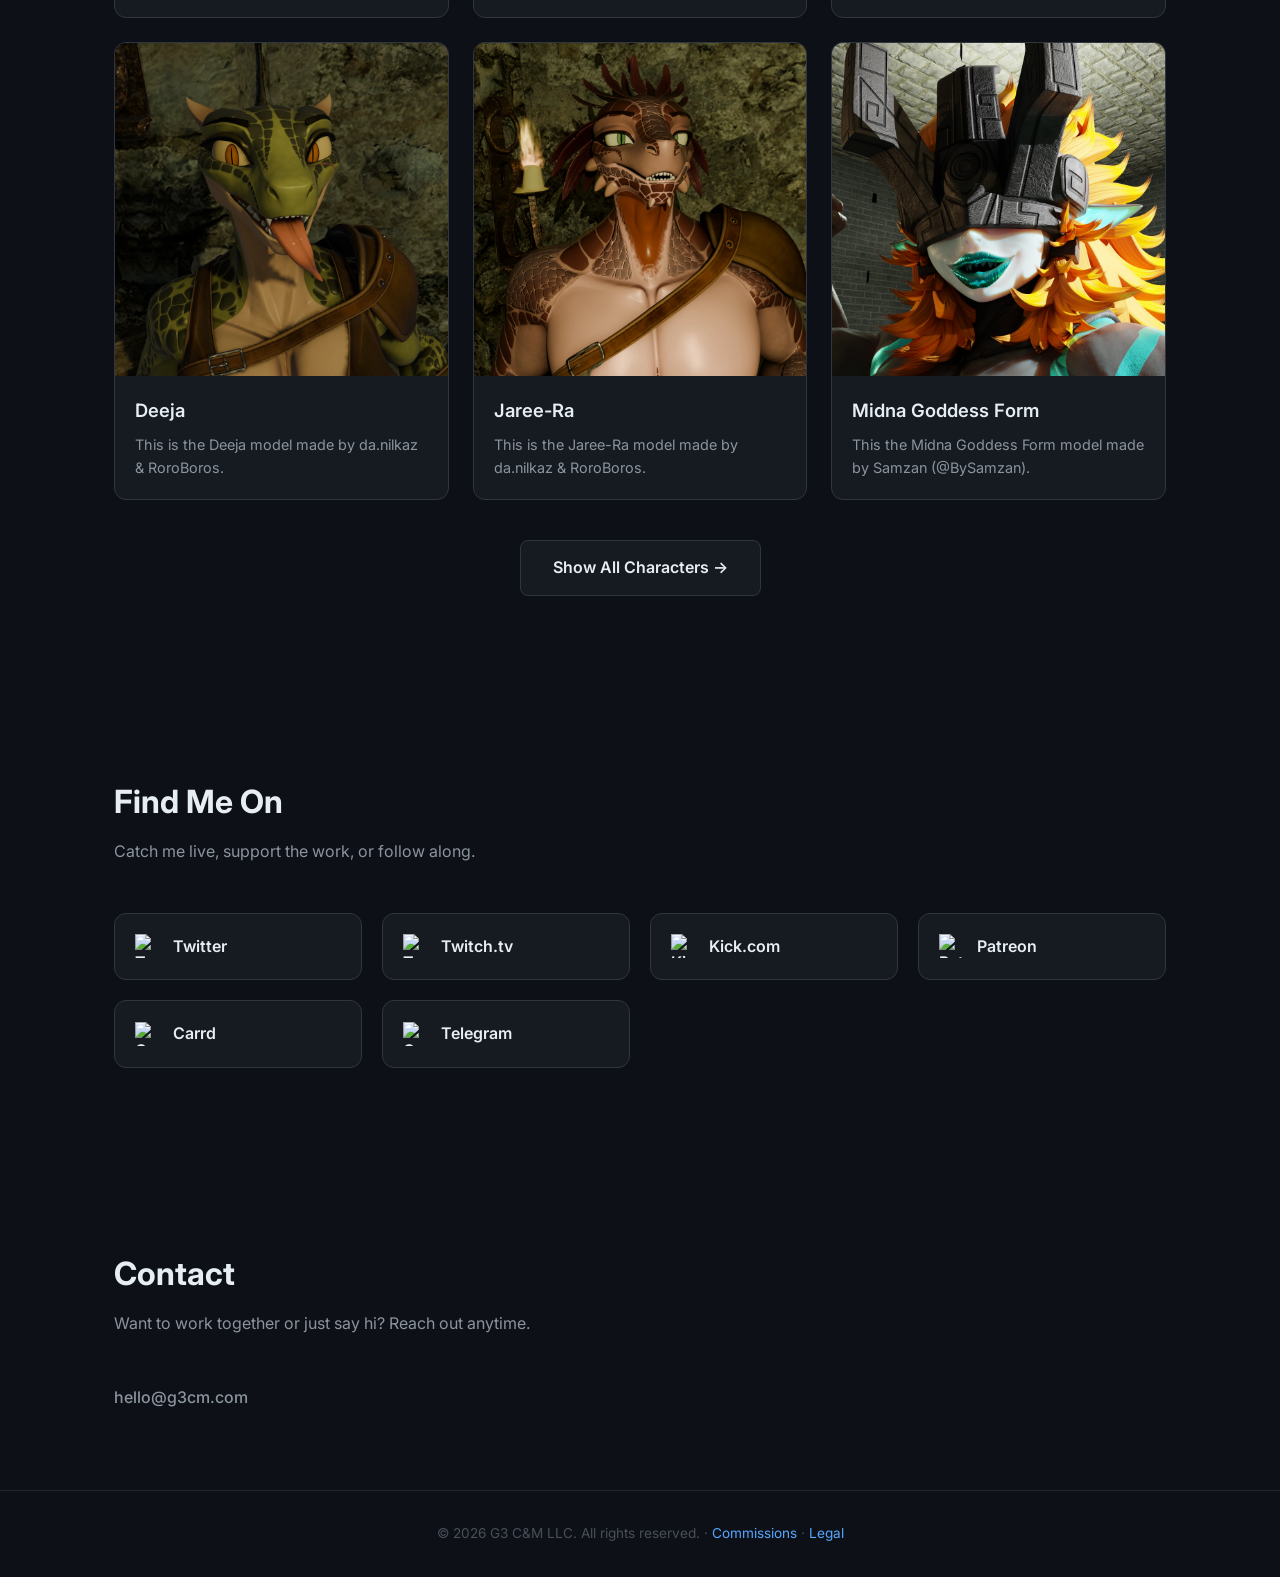
==== commit b449b996: "AI policy update" ====
--- a/index.html
+++ b/index.html
@@ -3,24 +3,26 @@
 <head>
     <meta charset="UTF-8">
     <meta name="viewport" content="width=device-width, initial-scale=1.0">
-    <title>G3 C&M — Indie Animation & Game Dev</title>
+    <title>G3 C&amp;M LLC — Indie Animation &amp; Game Dev</title>
     <link rel="preconnect" href="https://fonts.googleapis.com">
     <link rel="preconnect" href="https://fonts.gstatic.com" crossorigin>
     <link href="https://fonts.googleapis.com/css2?family=Inter:wght@400;500;600;700;800&display=swap" rel="stylesheet">
+    <script src="html/js/analytics.js" async defer></script>
     <link rel="stylesheet" href="html/css/index.css">
 </head>
+
 <body>
 
 <div class="cookie-banner" id="cookieBanner">
     <div class="cookie-content">
-        <p>This site uses essential cookies and third-party services (Google Fonts, CDNs) for functionality. By continuing, you accept our <a href="html/legal.html">Privacy Policy</a>.</p>
+        <p>This site uses essential cookies, third-party services (Google Fonts, CDNs), and Google Analytics for functionality and usage measurement. By continuing, you accept our <a href="html/legal.html">Privacy Policy</a>.</p>
         <button class="cookie-btn" id="cookieAccept">Accept</button>
     </div>
 </div>
 
 <header>
     <div class="container header-inner">
-        <div class="logo">G3 <span>C&amp;M</span></div>
+        <div class="logo">G3 <span>C&amp;M</span> LLC</div>
         <button class="hamburger" id="hamburger" aria-label="Toggle navigation menu">
             <span></span>
             <span></span>
@@ -42,7 +44,7 @@
 <main>
     <section id="home">
         <div class="container hero-content">
-            <h1>G3 <span>C&amp;M</span></h1>
+            <h1>G3 <span>C&amp;M</span> LLC</h1>
             <p class="tagline">Indie Animation &amp; Game Development Freelancing</p>
             <p>
                 We bring characters and worlds to life through 3D CGI animation and game development.
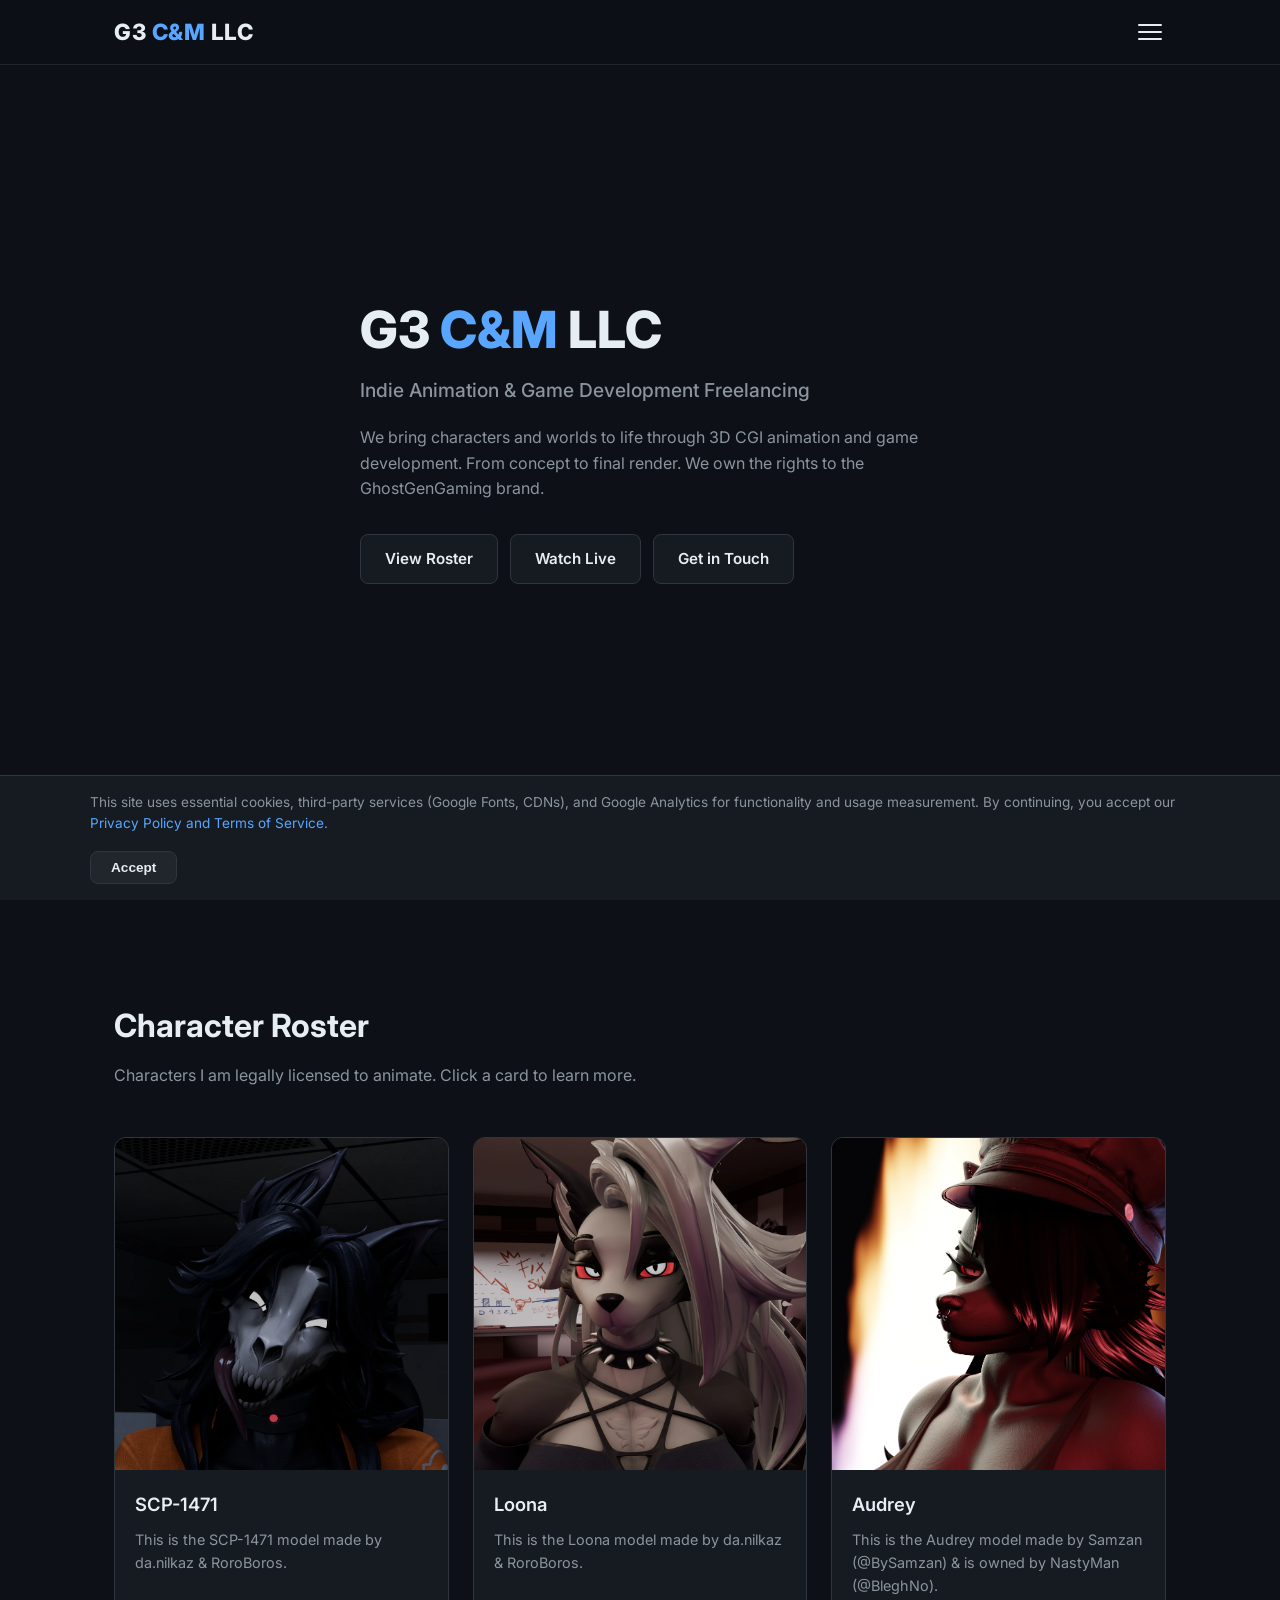
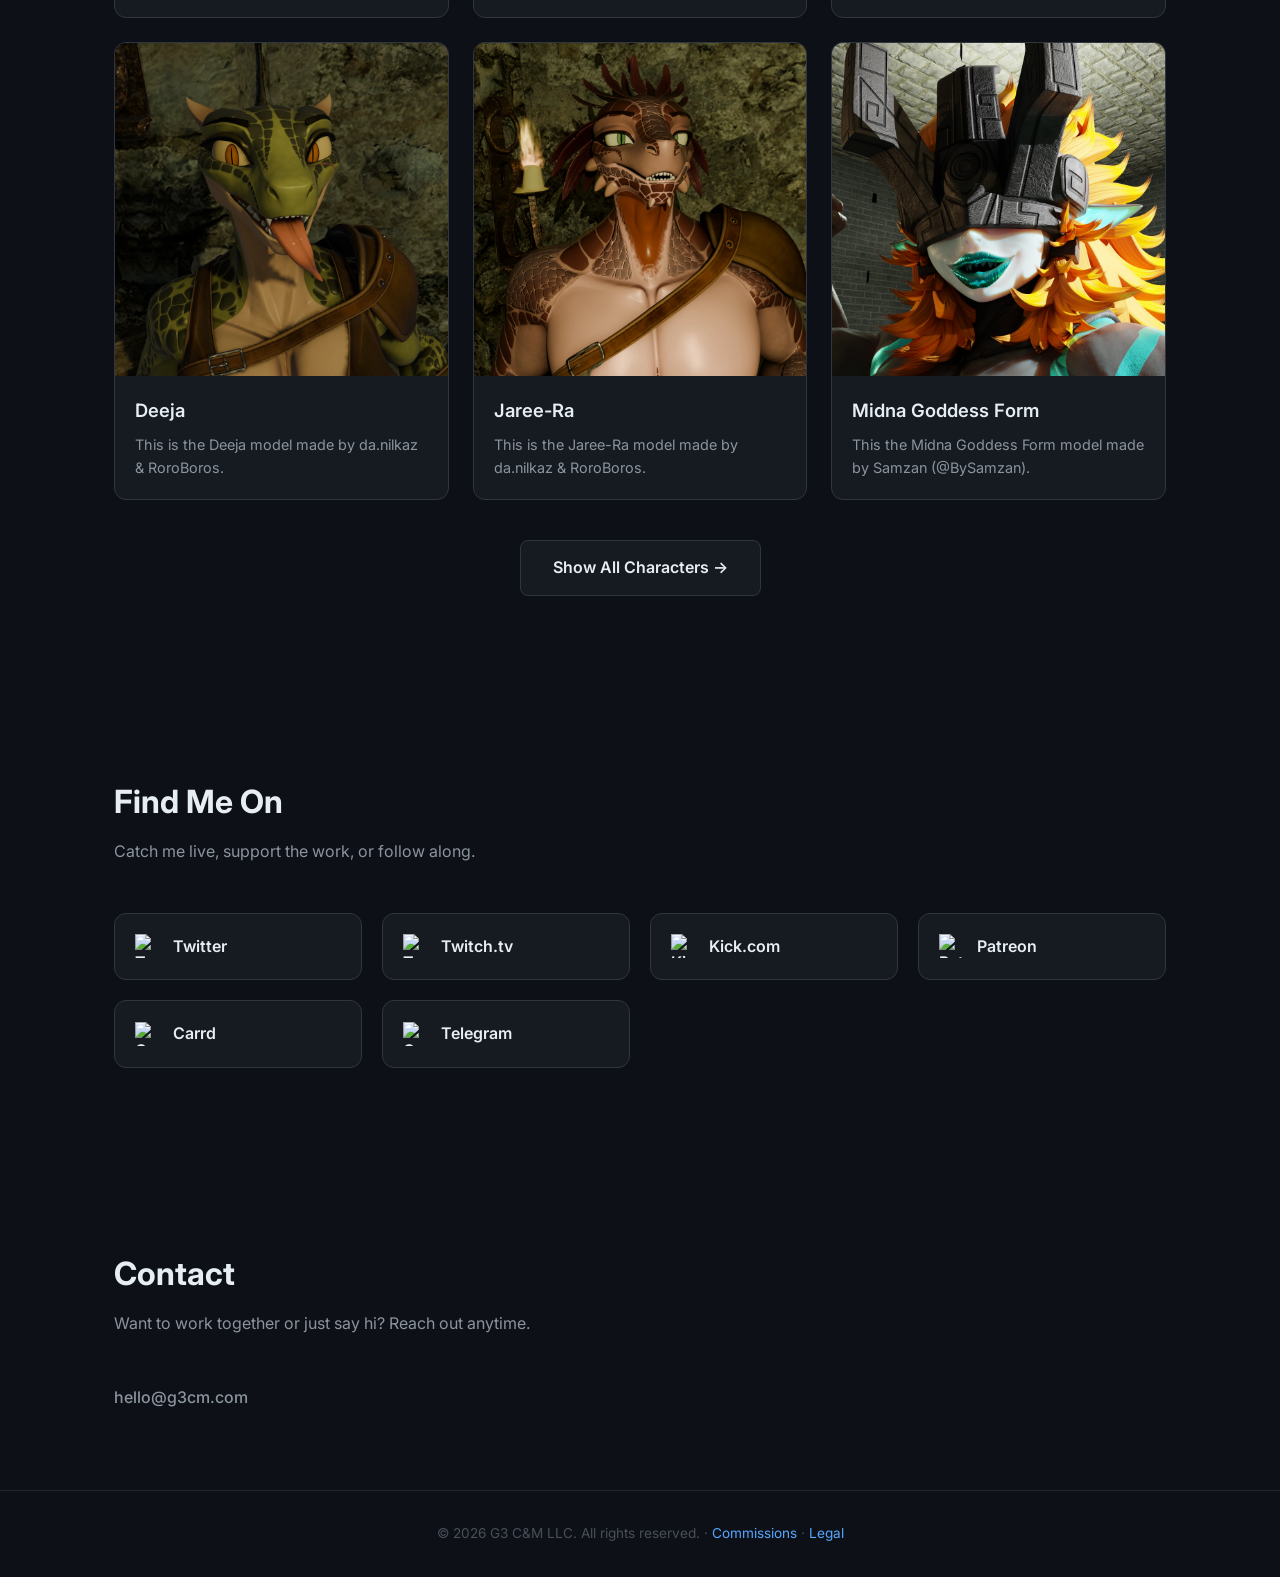
==== commit ac0f6311: "page edits" ====
--- a/index.html
+++ b/index.html
@@ -15,7 +15,7 @@
 
 <div class="cookie-banner" id="cookieBanner">
     <div class="cookie-content">
-        <p>This site uses essential cookies, third-party services (Google Fonts, CDNs), and Google Analytics for functionality and usage measurement. By continuing, you accept our <a href="html/legal.html">Privacy Policy</a>.</p>
+        <p>This site uses essential cookies, third-party services (Google Fonts, CDNs), and Google Analytics for functionality and usage measurement. By continuing, you accept our <a href="html/legal.html">Privacy Policy and Terms of Service</a>.</p>
         <button class="cookie-btn" id="cookieAccept">Accept</button>
     </div>
 </div>
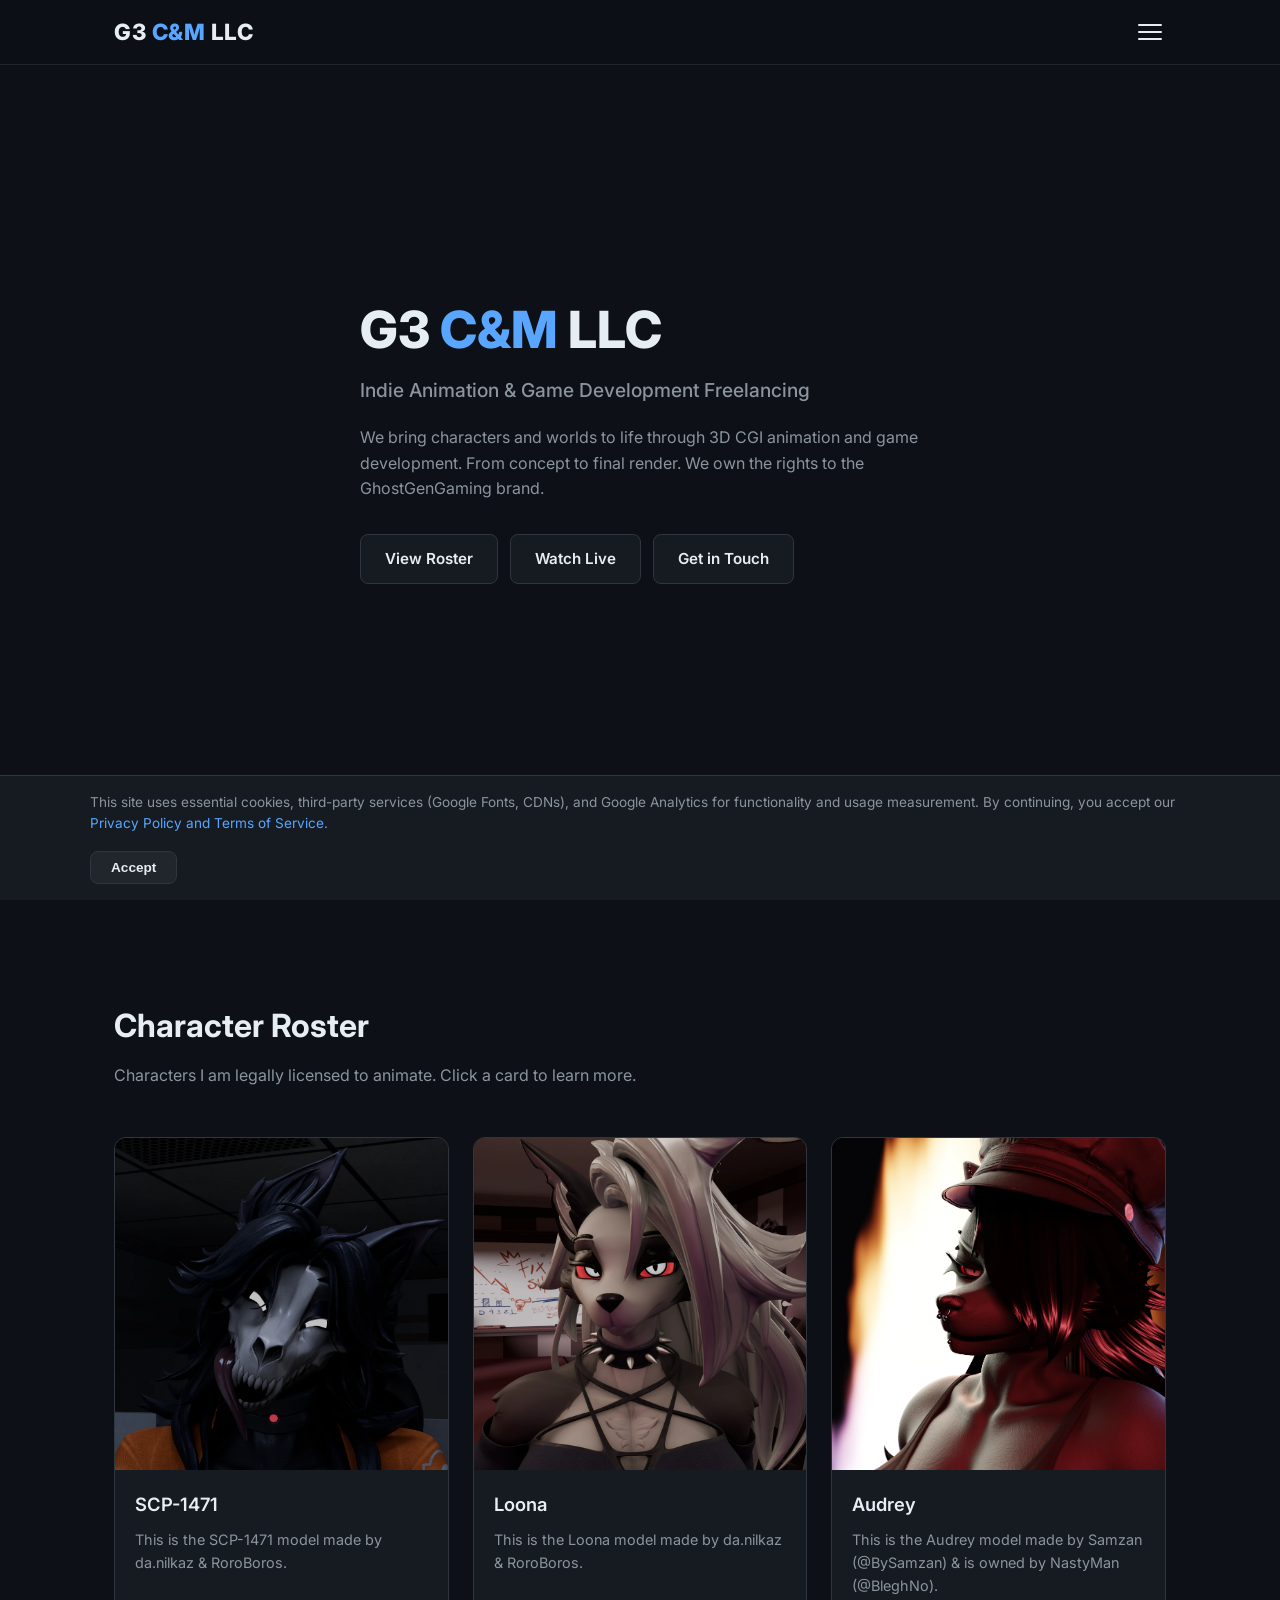
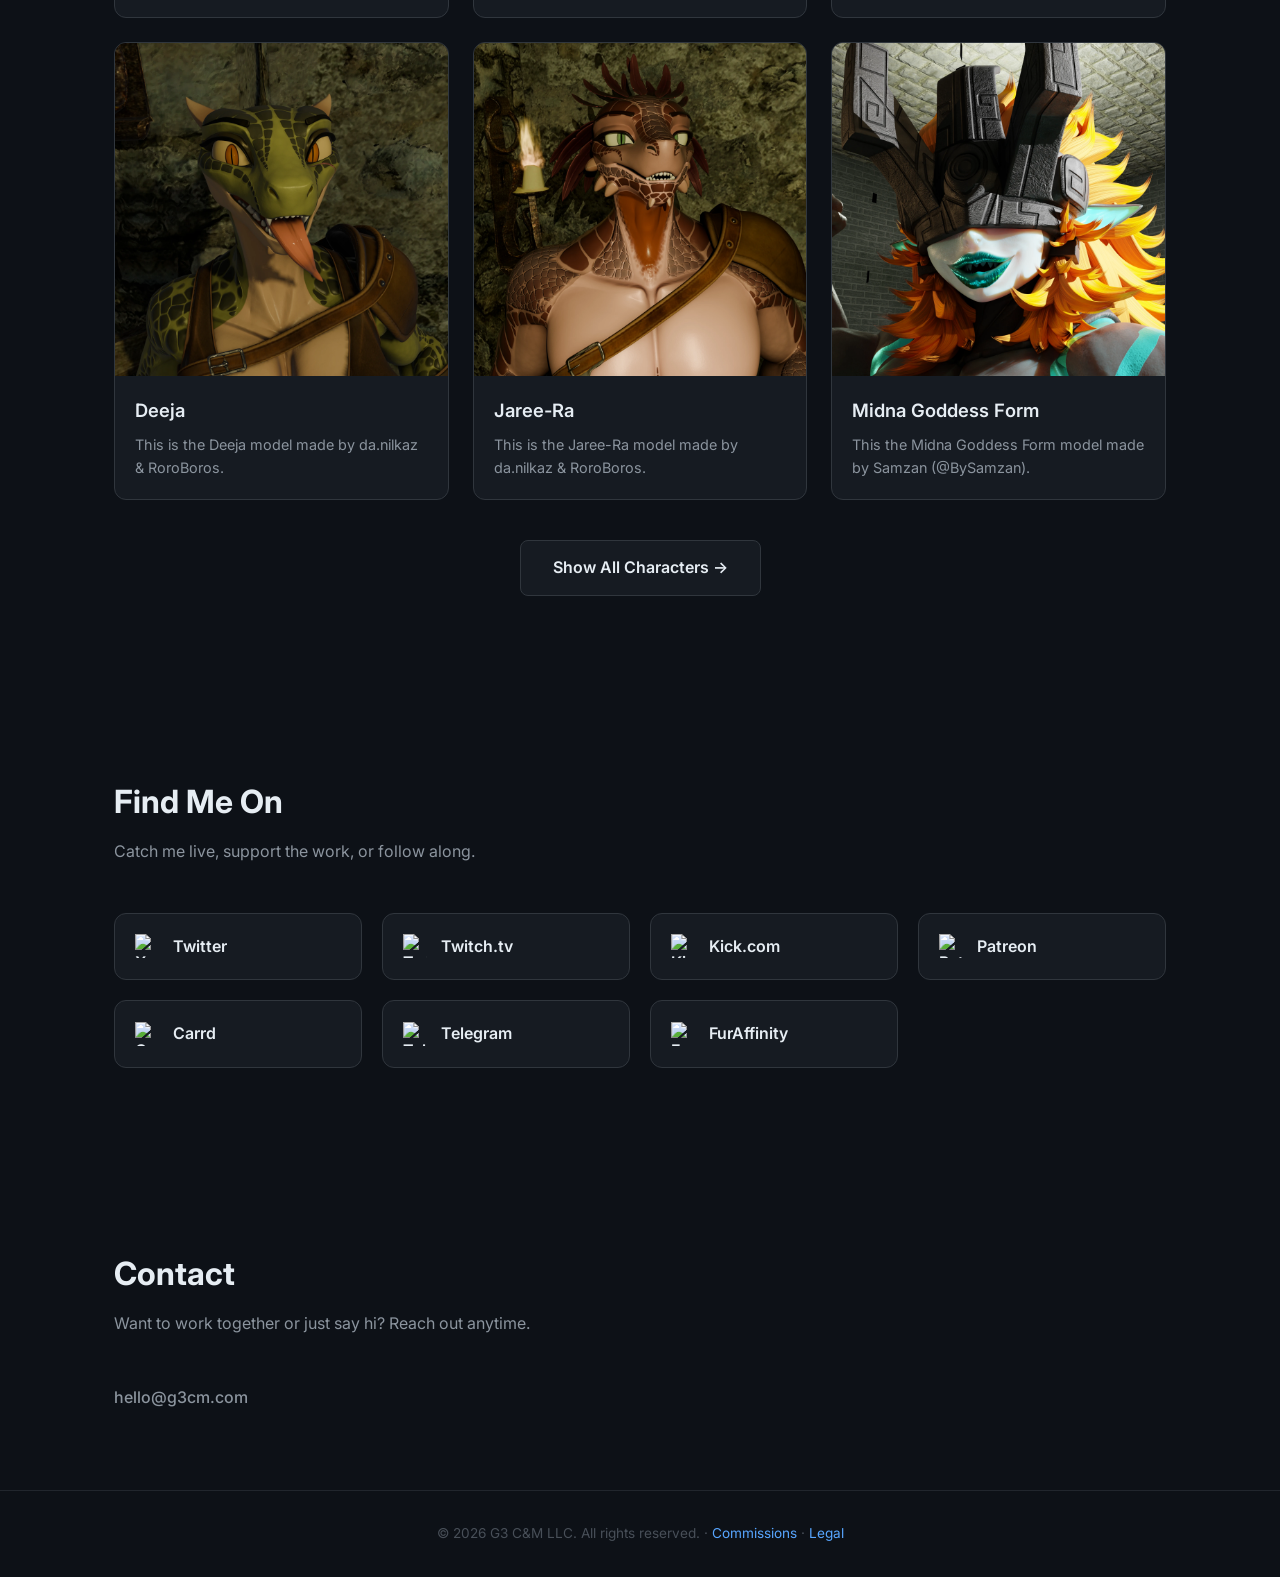
==== commit d3f07b8f: "Fix social link alt texts and add FurAffinity link - Correct the `alt` attribute text for the Twitte" ====
--- a/index.html
+++ b/index.html
@@ -123,7 +123,7 @@
             </p>
             <div class="streams-grid">
                 <a href="https://x.com/GhostGenGaming" class="stream-card" target="_blank" rel="noopener">
-                    <img class="stream-icon" src="https://cdn.simpleicons.org/X/58a6ff" alt="Twitch">
+                    <img class="stream-icon" src="https://cdn.simpleicons.org/X/58a6ff" alt="X">
                     <span>Twitter</span>
                 </a>
                 <a href="https://www.twitch.tv/ghostgengaming/" class="stream-card" target="_blank" rel="noopener">
@@ -144,8 +144,12 @@
                     <span>Carrd</span>
                 </a>
                 <a href="https://t.me/G3_CM" class="stream-card" target="_blank" rel="noopener">
-                    <img class="stream-icon" src="https://cdn.simpleicons.org/telegram/58a6ff" alt="Carrd">
+                    <img class="stream-icon" src="https://cdn.simpleicons.org/telegram/58a6ff" alt="Telegram">
                     <span>Telegram</span>
+                </a>
+                <a href="https://www.furaffinity.net/user/ghostgengaming/" class="stream-card" target="_blank" rel="noopener">
+                    <img class="stream-icon" src="https://cdn.simpleicons.org/furaffinity/58a6ff" alt="FurAffinity">
+                    <span>FurAffinity</span>
                 </a>
             </div>
         </div>
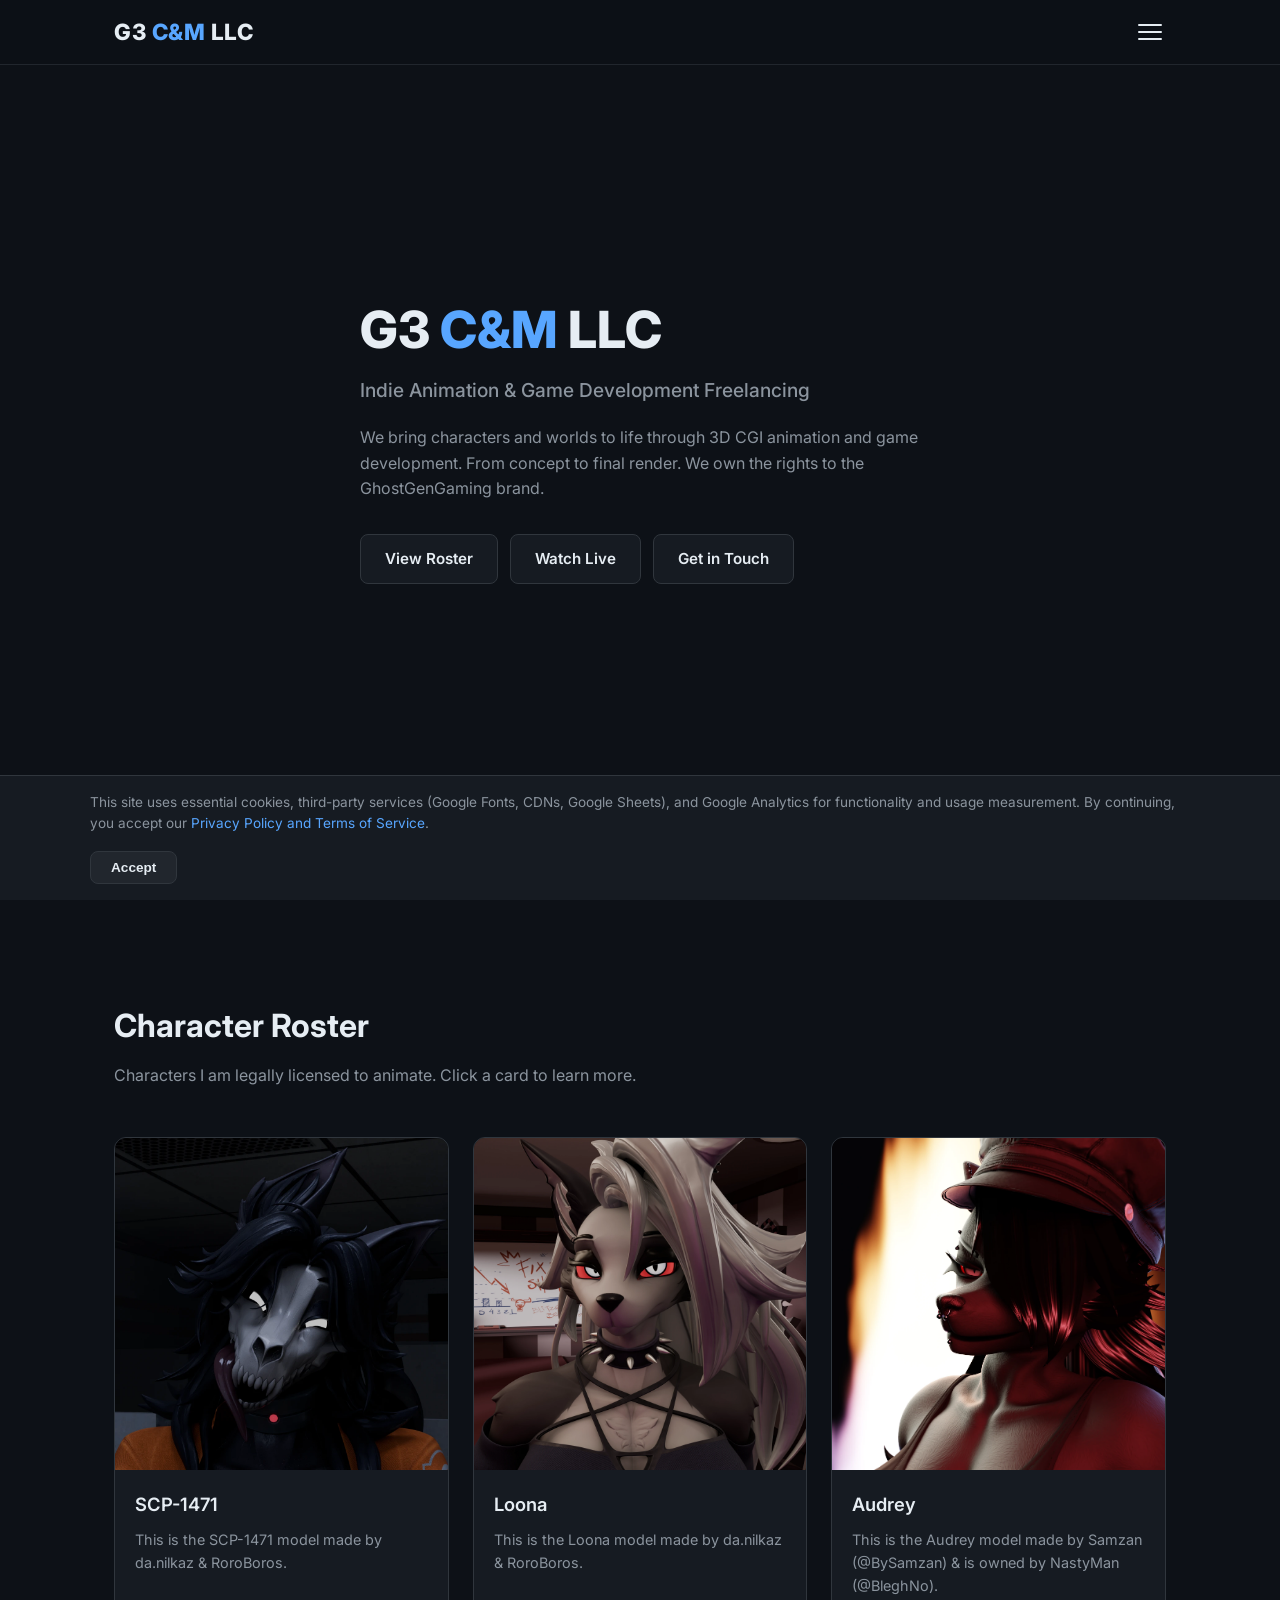
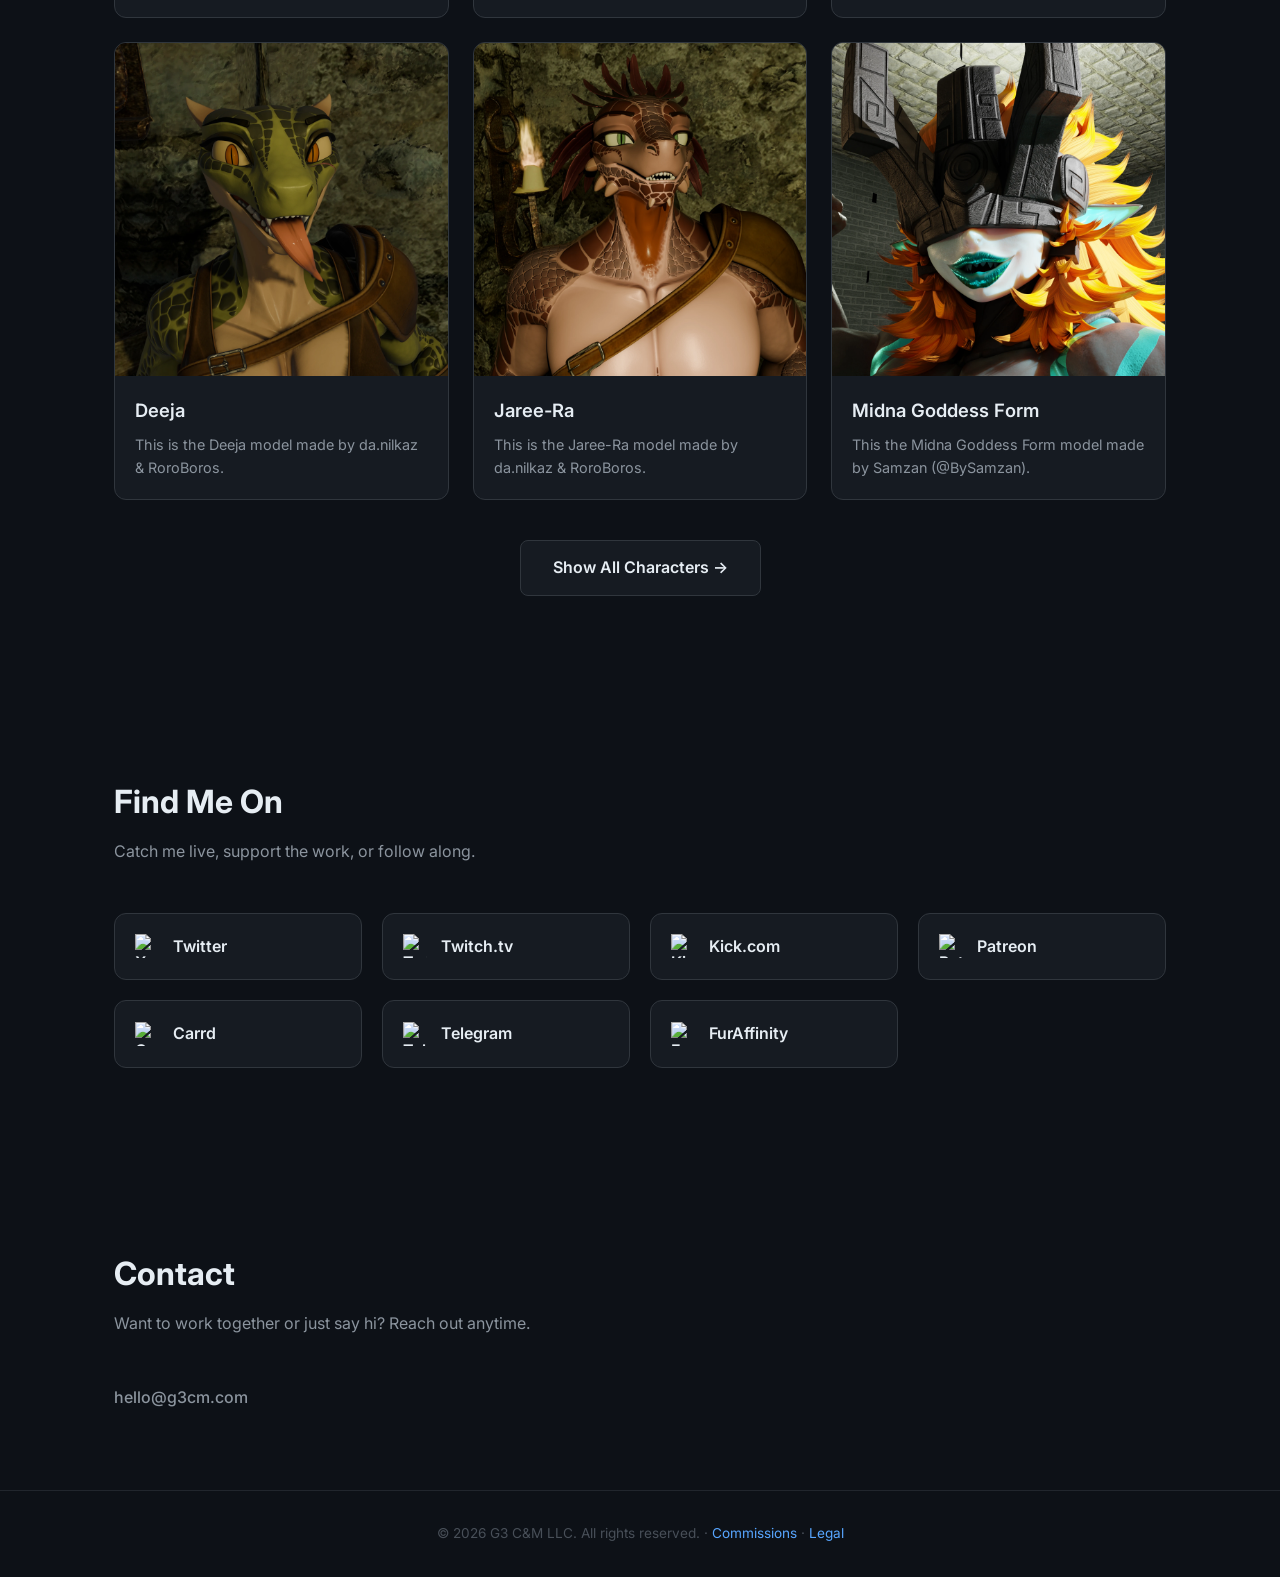
==== commit 46bb445b: "Adds a life counter for comms" ====
--- a/index.html
+++ b/index.html
@@ -15,7 +15,7 @@
 
 <div class="cookie-banner" id="cookieBanner">
     <div class="cookie-content">
-        <p>This site uses essential cookies, third-party services (Google Fonts, CDNs), and Google Analytics for functionality and usage measurement. By continuing, you accept our <a href="html/legal.html">Privacy Policy and Terms of Service</a>.</p>
+        <p>This site uses essential cookies, third-party services (Google Fonts, CDNs, Google Sheets), and Google Analytics for functionality and usage measurement. By continuing, you accept our <a href="html/legal.html">Privacy Policy and Terms of Service</a>.</p>
         <button class="cookie-btn" id="cookieAccept">Accept</button>
     </div>
 </div>
